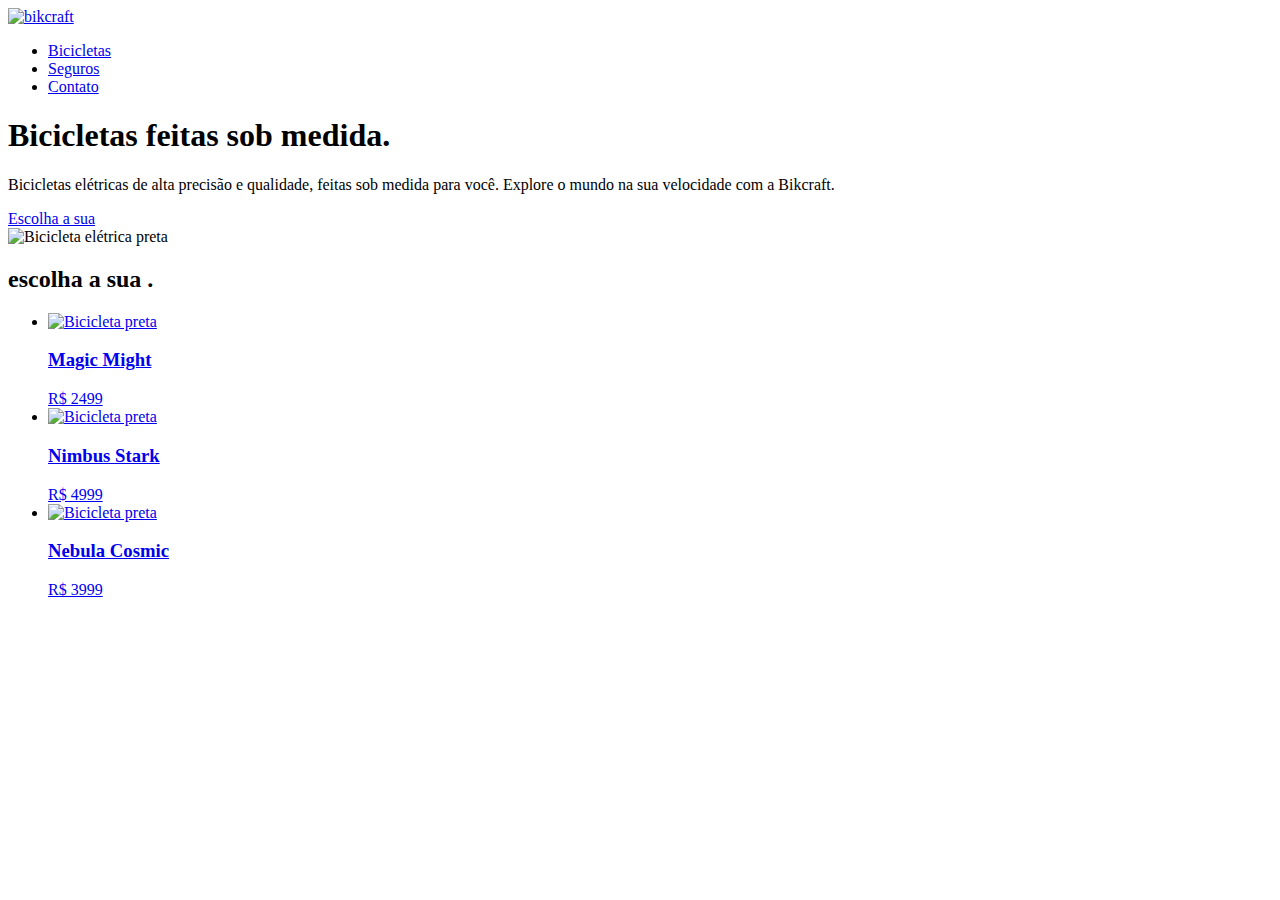
==== index.html @ 474ad0cf "Update index.html" ====
<!DOCTYPE html>
<html lang="en">
  <head>
    <meta charset="UTF-8" />
    <meta
      name="description"
      content="Bicicletas elétricas de alta precisão e qualidade,  feitas sob medida para o cliente. Explore o mundo na sua velocidade com a Bikcraft."
    />
    <meta name="viewport" content="width=device-width, initial-scale=1.0" />
    <link rel="stylesheet" href=".css/style.css" />
    <link rel="preconnect" href="https://fonts.googleapis.com" />
    <link rel="preconnect" href="https://fonts.gstatic.com" crossorigin />
    <link
      href="https://fonts.googleapis.com/css2?family=Poppins:wght@400;600&family=Roboto:wght@400;500&display=swap"
      rel="stylesheet"
    />
    <title>Bikcraft - Bicicletas Elétricas</title>
  </head>
  <body>
    <header class="header-bg">
      <div class="header">
        <a href=".index.html"><img src=".img/bikcraft.svg" alt="bikcraft" /></a>

        <nav aria-label="primaria">
          <ul class="header-menu font-1-m cor-0">
            <li><a href=".bicicletas.html">Bicicletas</a></li>
            <li><a href=".seguros.html">Seguros</a></li>
            <li><a href=".contato.html">Contato</a></li>
          </ul>
        </nav>
      </div>
    </header>

    <main class="introducao-bg">
      <div class="introducao">
        <div class="introducao-conteudo">
          <h1 class="font-1-xxl cor-0">Bicicletas feitas sob medida<span>.</span></h1>
          <p class="font-2-l cor-5">
            Bicicletas elétricas de alta precisão e qualidade, feitas sob medida
            para você. Explore o mundo na sua velocidade com a Bikcraft.
          </p>
          <a class="botao" href="/bicicletas.html">Escolha a sua</a>
        </div>
        <div>
          <img src=".img/fotos/introducao.jpg" alt="Bicicleta elétrica preta" />
        </div>
      </div>
    </main>

    <article class="bicicletas-lista">
      <h2 class="font-1-xxl">escolha a sua <span class="cor-p1">.</span></h2>


      <ul>
        <li>
          <a href="/bicicletas.html">
            <img src=".img/bicicletas/magic-home.jpg" alt="Bicicleta preta">
            <h3 class="font-1-xl">Magic Might</h3>
            <span class="font-2-m cor-8">R$ 2499</span>
          </a>
        </li>

        <li>
          <a href=".bicicletas.html">
            <img src=".img/bicicletas/nimbus-home.jpg" alt="Bicicleta preta">
            <h3 class="font-1-xl">Nimbus Stark</h3>
            <span class="font-2-m cor-8">R$ 4999</span>
          </a>
        </li>

        <li>
          <a href=".bicicletas.html">
            <img src=".img/bicicletas/nebula-home.jpg" alt="Bicicleta preta">
            <h3 class="font-1-xl">Nebula Cosmic</h3>
            <span class="font-2-m cor-8">R$ 3999</span>
          </a>
        </li>
      </ul>
    </article>

    <script src="./js/script.js"></script>
  </body>
</html>
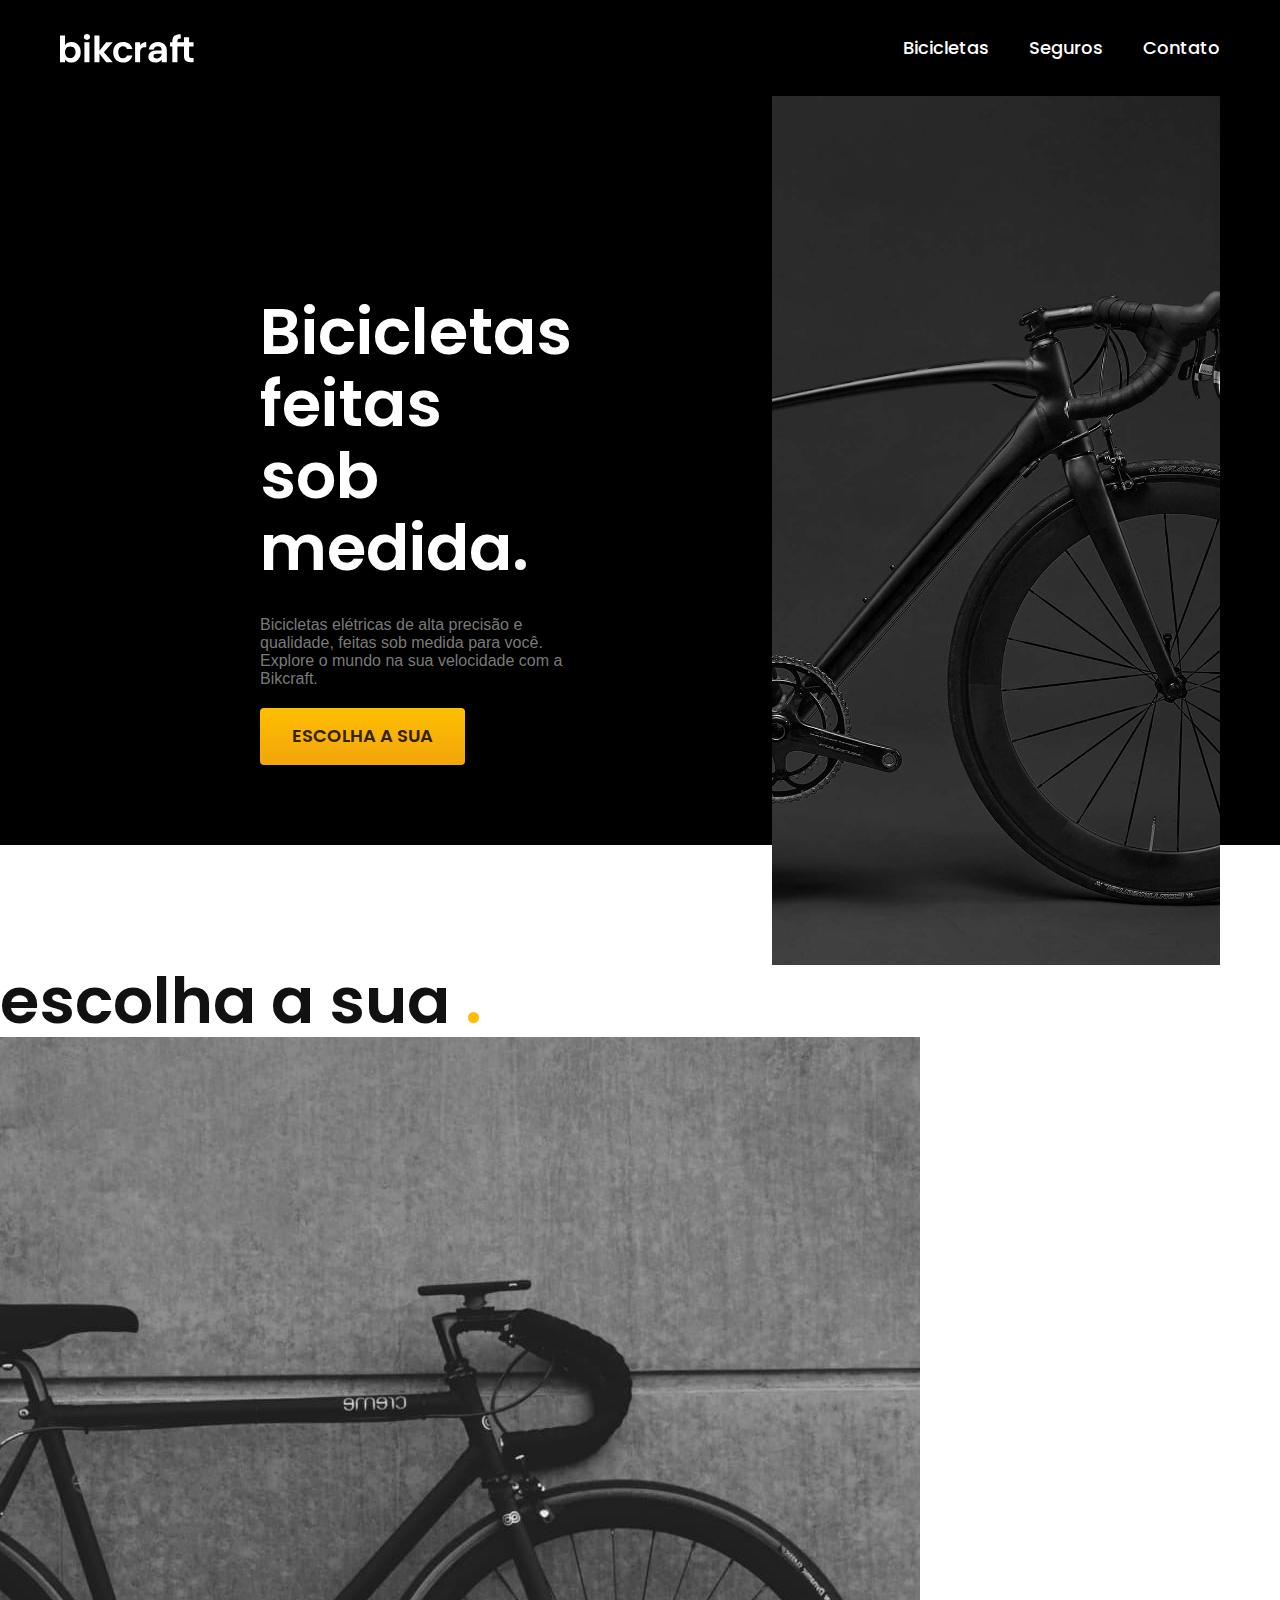
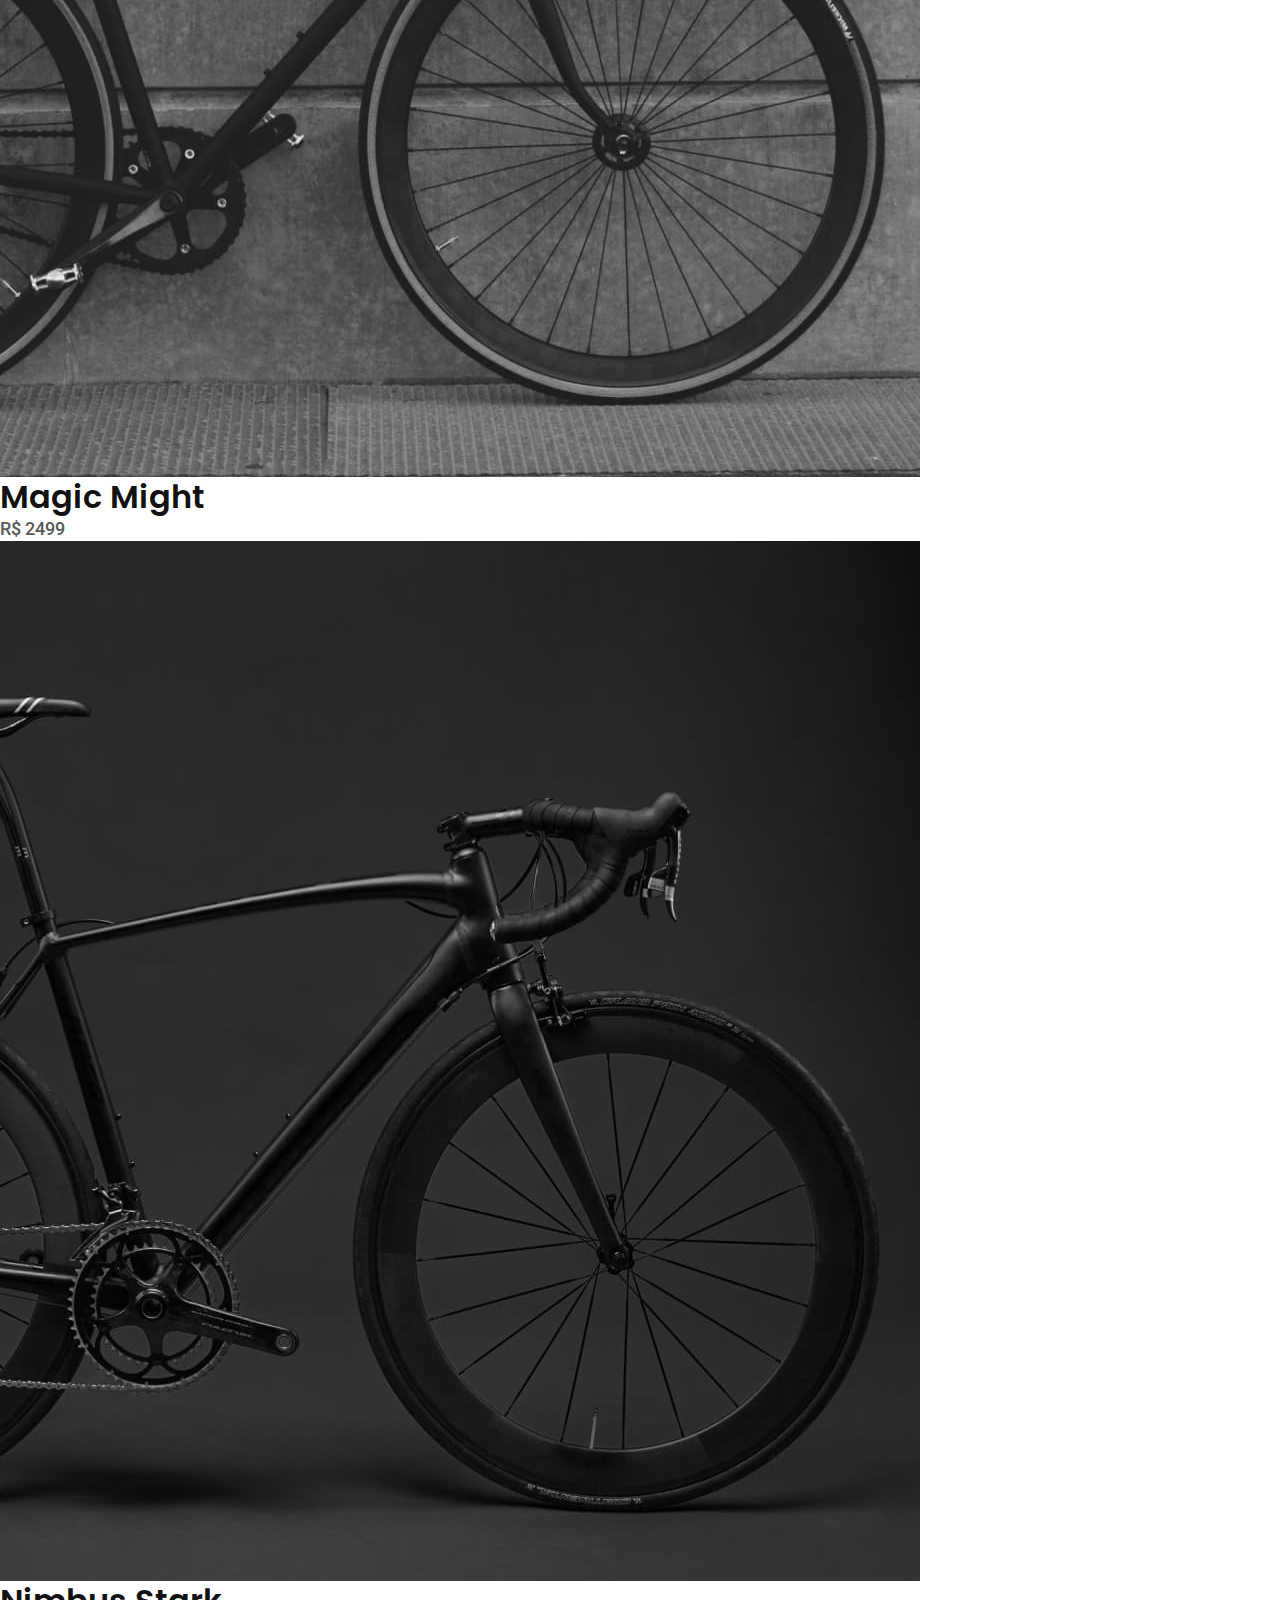
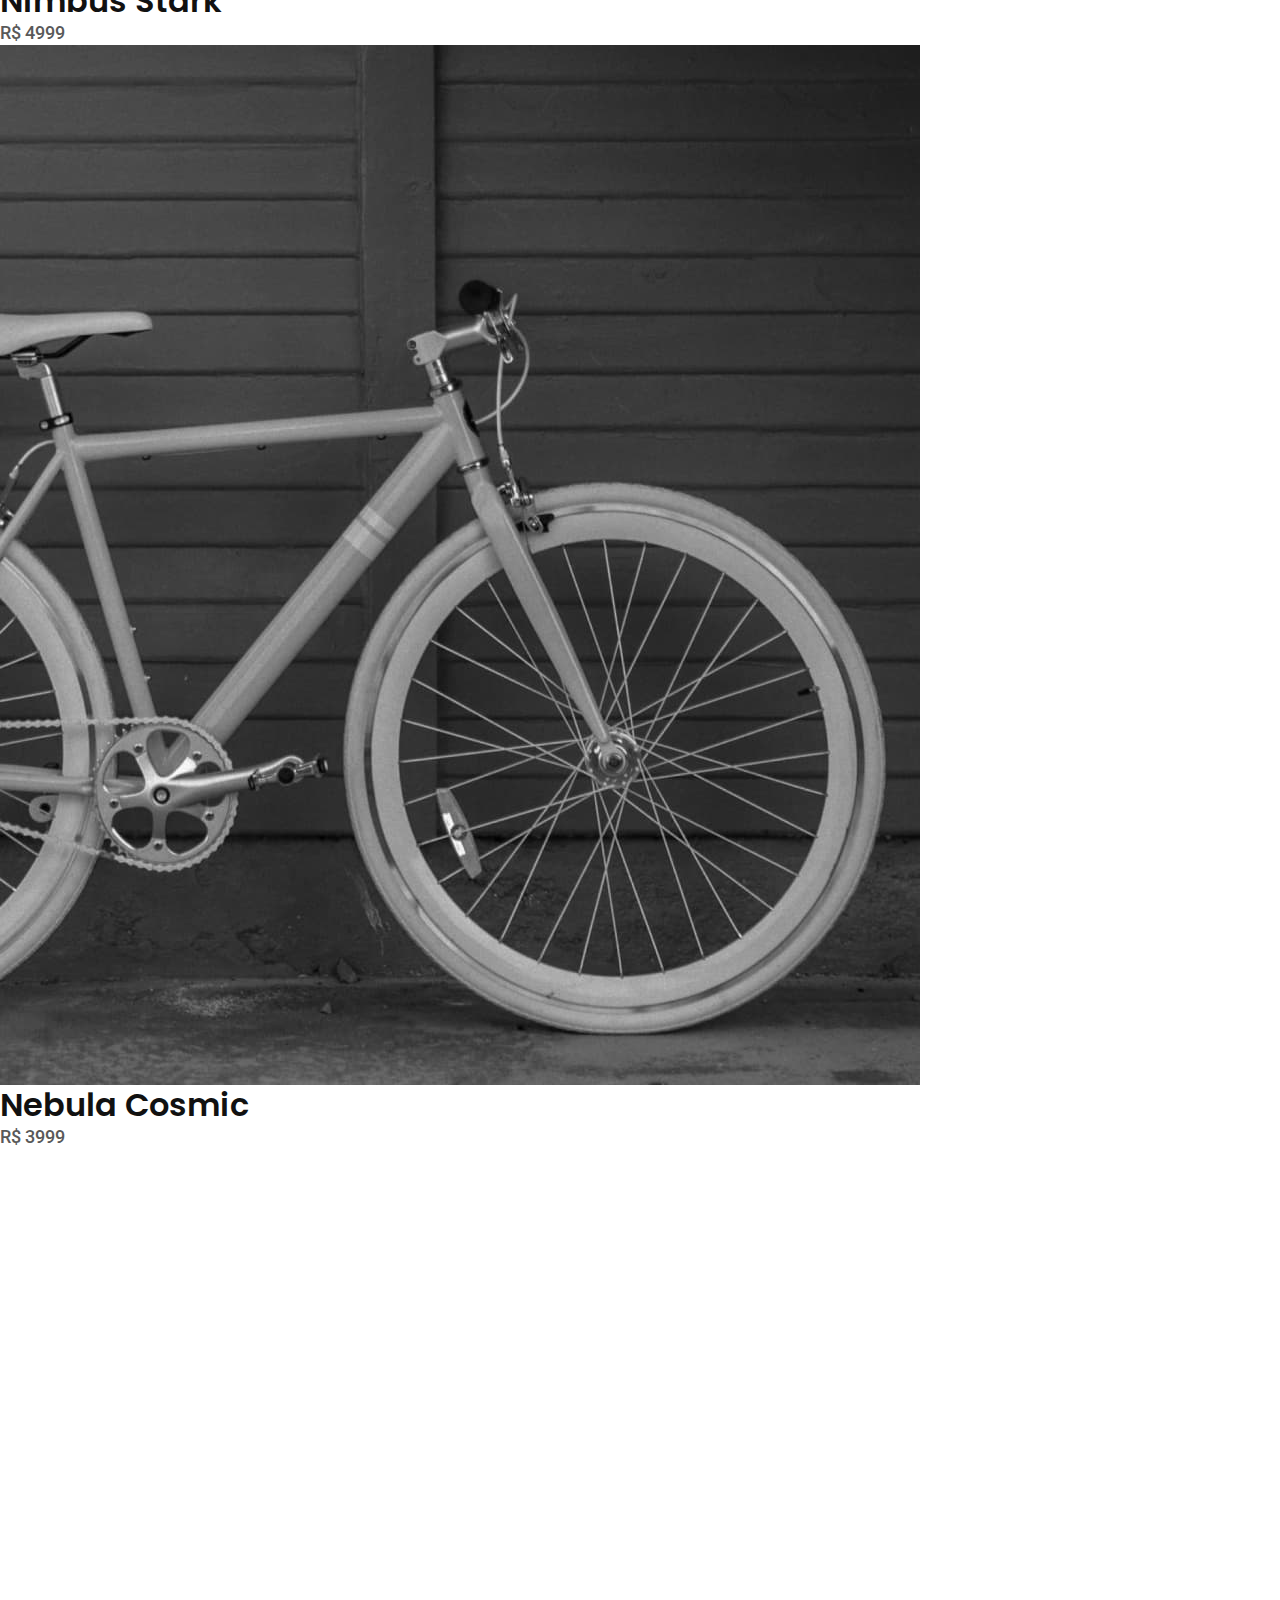
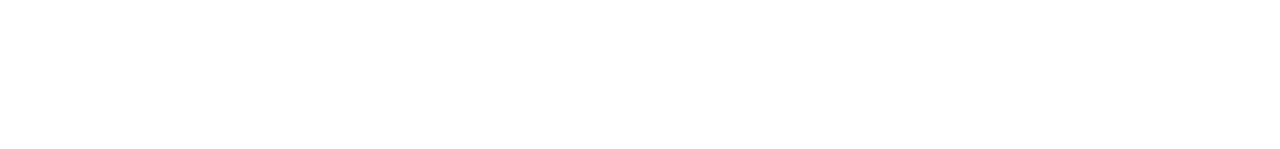
==== commit dc31c985: "correção das imagens e outros link" ====
--- a/index.html
+++ b/index.html
@@ -7,7 +7,7 @@
       content="Bicicletas elétricas de alta precisão e qualidade,  feitas sob medida para o cliente. Explore o mundo na sua velocidade com a Bikcraft."
     />
     <meta name="viewport" content="width=device-width, initial-scale=1.0" />
-    <link rel="stylesheet" href=".css/style.css" />
+    <link rel="stylesheet" href="/css/style.css" />
     <link rel="preconnect" href="https://fonts.googleapis.com" />
     <link rel="preconnect" href="https://fonts.gstatic.com" crossorigin />
     <link
@@ -19,13 +19,13 @@
   <body>
     <header class="header-bg">
       <div class="header">
-        <a href=".index.html"><img src=".img/bikcraft.svg" alt="bikcraft" /></a>
+        <a href="index.html"><img src="./img/bikcraft.svg" alt="bikcraft" /></a>
 
         <nav aria-label="primaria">
           <ul class="header-menu font-1-m cor-0">
-            <li><a href=".bicicletas.html">Bicicletas</a></li>
-            <li><a href=".seguros.html">Seguros</a></li>
-            <li><a href=".contato.html">Contato</a></li>
+            <li><a href="./bicicletas.html">Bicicletas</a></li>
+            <li><a href="./seguros.html">Seguros</a></li>
+            <li><a href="./contato.html">Contato</a></li>
           </ul>
         </nav>
       </div>
@@ -39,10 +39,10 @@
             Bicicletas elétricas de alta precisão e qualidade, feitas sob medida
             para você. Explore o mundo na sua velocidade com a Bikcraft.
           </p>
-          <a class="botao" href="/bicicletas.html">Escolha a sua</a>
+          <a class="botao" href="./img/bicicletas.html">Escolha a sua</a>
         </div>
         <div>
-          <img src=".img/fotos/introducao.jpg" alt="Bicicleta elétrica preta" />
+          <img src="./img/fotos/introducao.jpg" alt="Bicicleta elétrica preta" />
         </div>
       </div>
     </main>
@@ -53,24 +53,24 @@
 
       <ul>
         <li>
-          <a href="/bicicletas.html">
-            <img src=".img/bicicletas/magic-home.jpg" alt="Bicicleta preta">
+          <a href="./bicicletas.html">
+            <img src="./img/bicicletas/magic-home.jpg" alt="Bicicleta preta">
             <h3 class="font-1-xl">Magic Might</h3>
             <span class="font-2-m cor-8">R$ 2499</span>
           </a>
         </li>
 
         <li>
-          <a href=".bicicletas.html">
-            <img src=".img/bicicletas/nimbus-home.jpg" alt="Bicicleta preta">
+          <a href="bicicletas.html">
+            <img src="./img/bicicletas/nimbus-home.jpg" alt="Bicicleta preta">
             <h3 class="font-1-xl">Nimbus Stark</h3>
             <span class="font-2-m cor-8">R$ 4999</span>
           </a>
         </li>
 
         <li>
-          <a href=".bicicletas.html">
-            <img src=".img/bicicletas/nebula-home.jpg" alt="Bicicleta preta">
+          <a href="bicicletas.html">
+            <img src="./img/bicicletas/nebula-home.jpg" alt="Bicicleta preta">
             <h3 class="font-1-xl">Nebula Cosmic</h3>
             <span class="font-2-m cor-8">R$ 3999</span>
           </a>
--- a/css/style.css
+++ b/css/style.css
@@ -0,0 +1,12 @@
+/* global */
+@import './global/global.css';
+/* header */
+@import './global/header.css';
+
+/*introducao*/
+@import './introducao/introducao.css';
+/* componentes */
+@import './utilidades/componetes.css';
+@import './utilidades/tipografia.css';
+@import './utilidades/cores.css';
+@import './bicicletas/bicicletas-lista.css';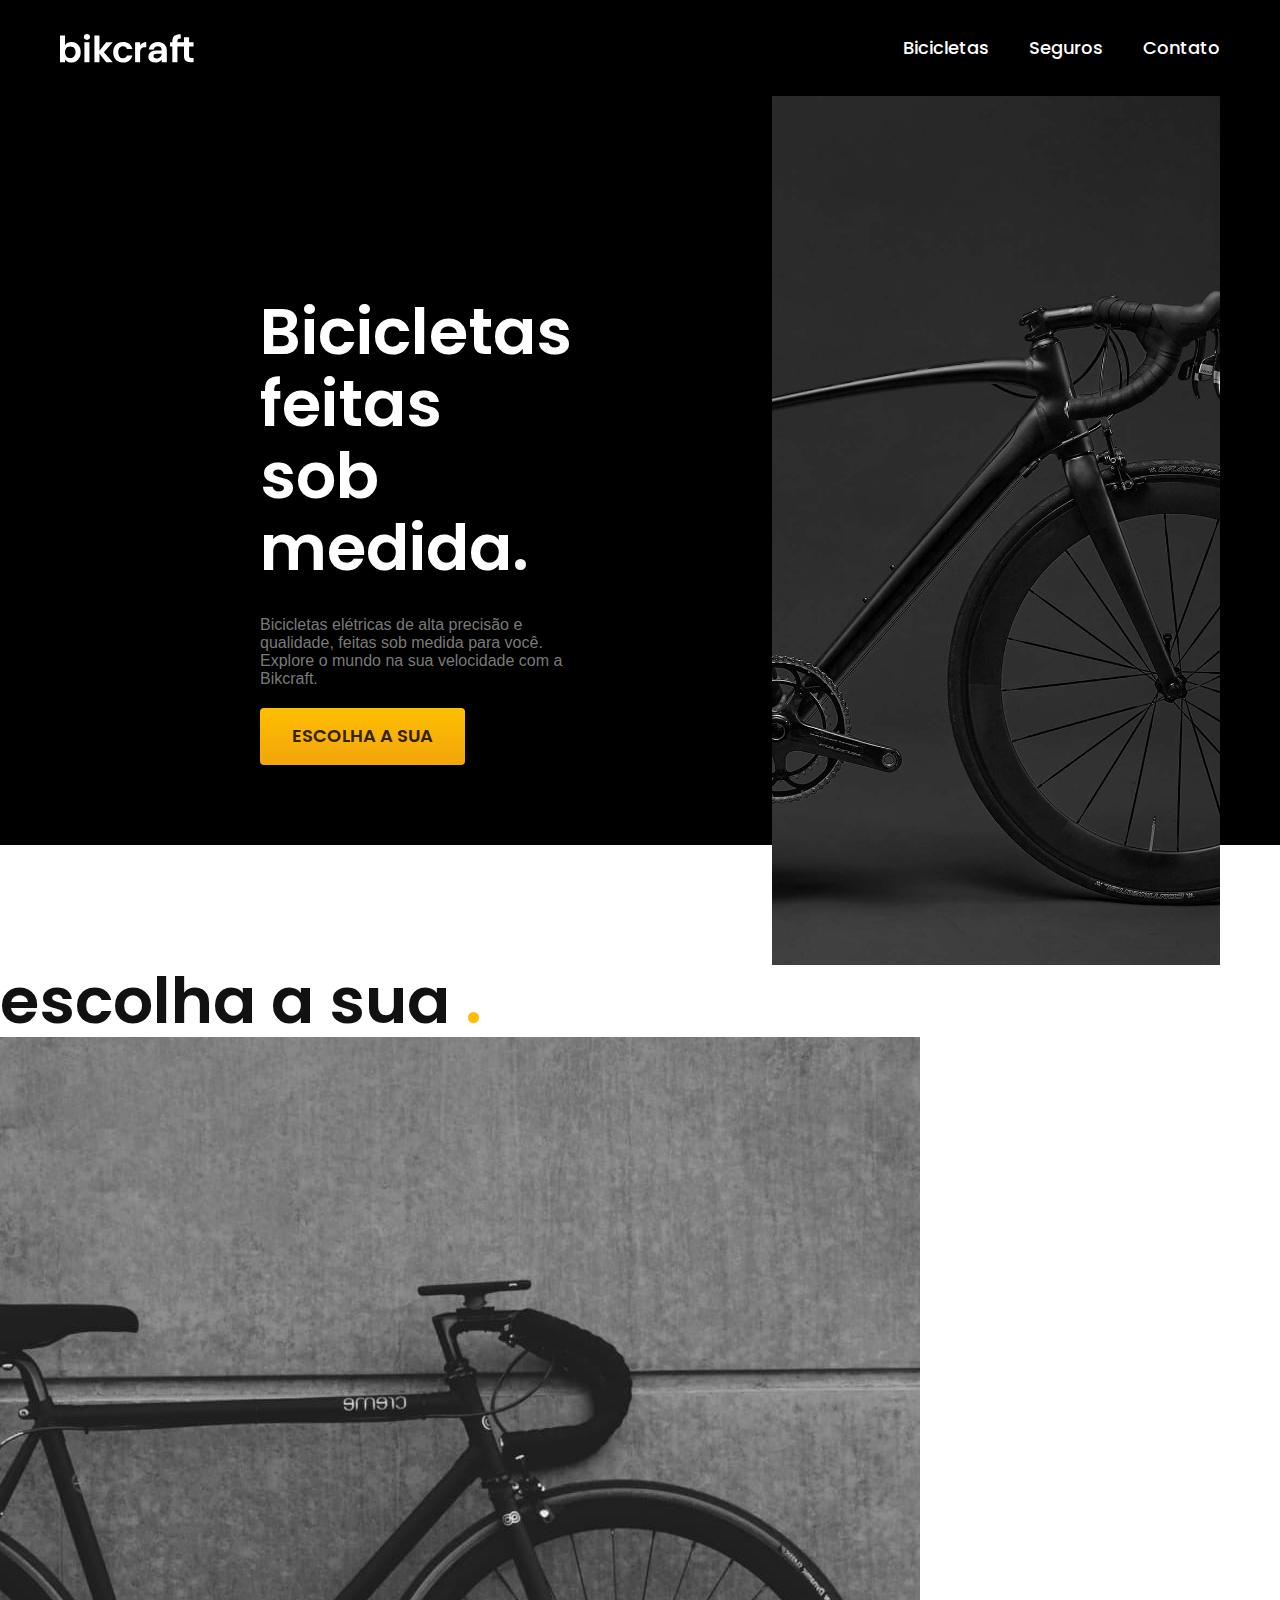
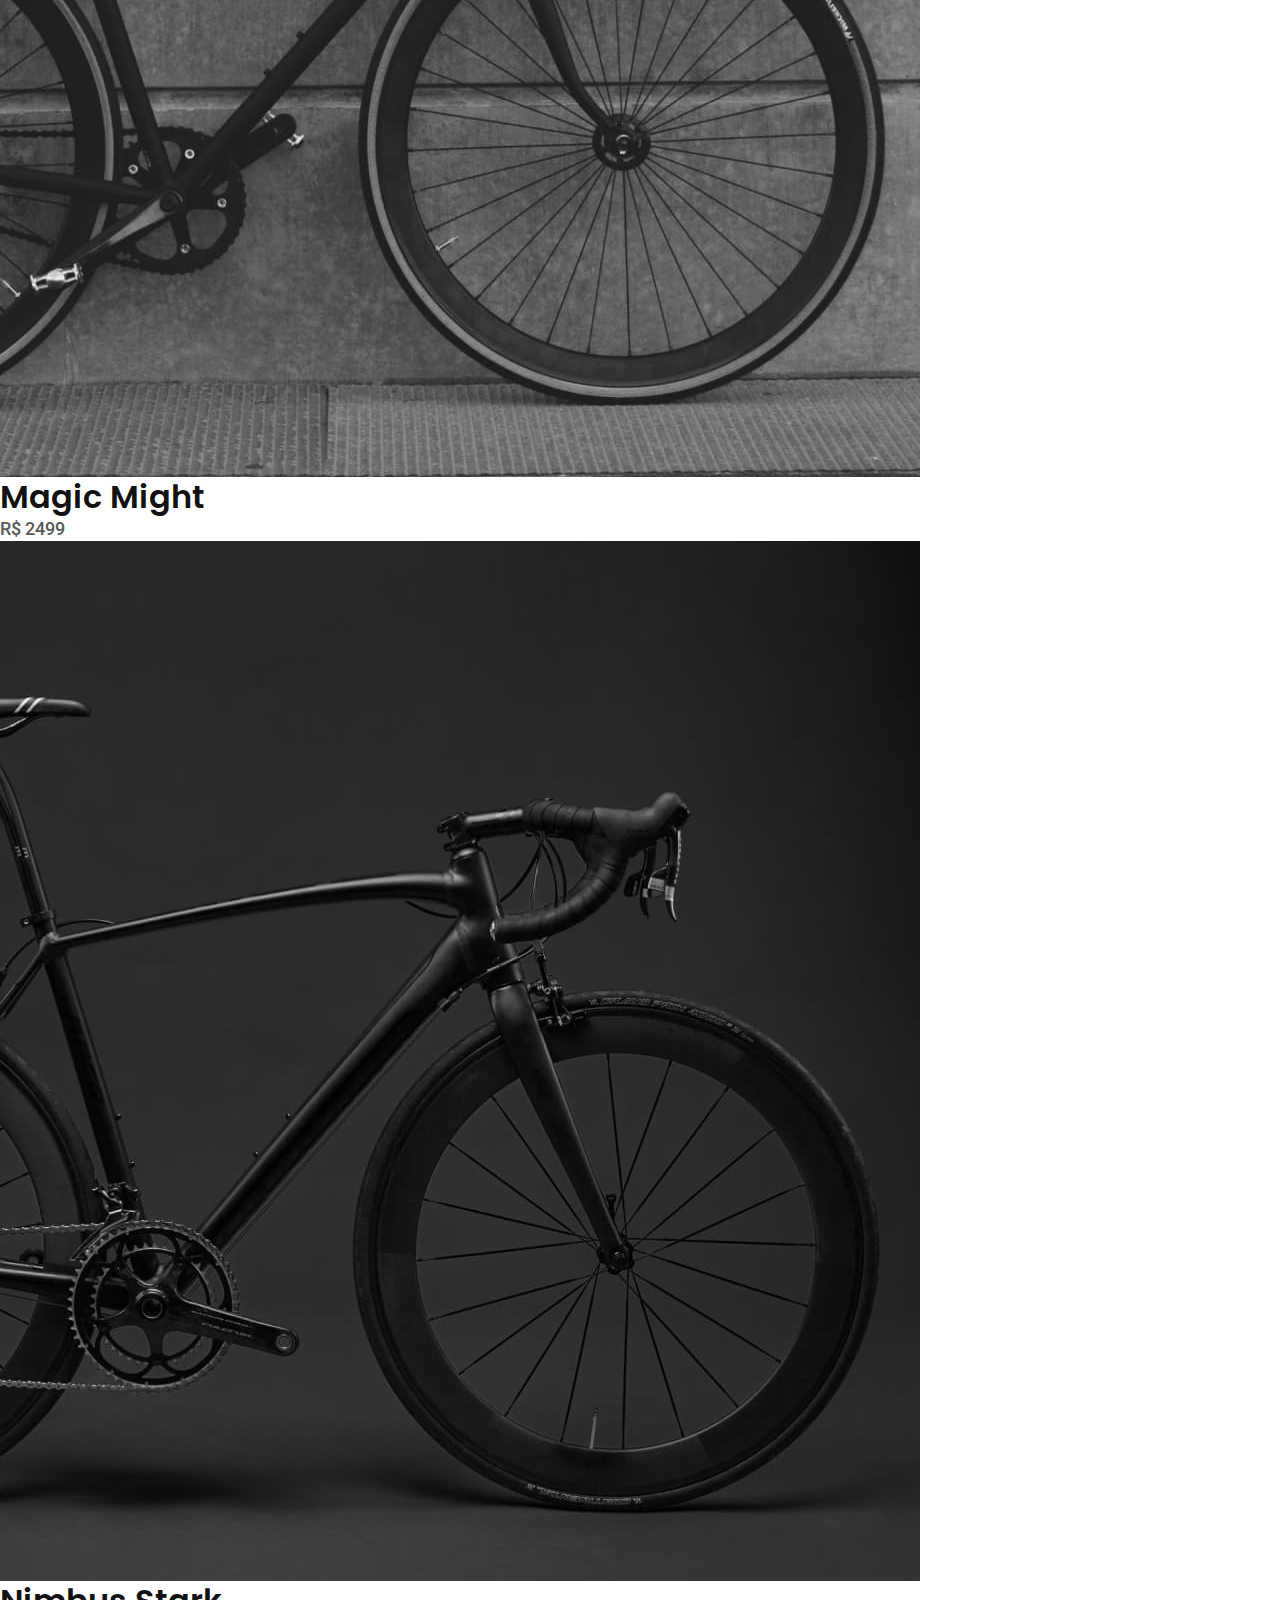
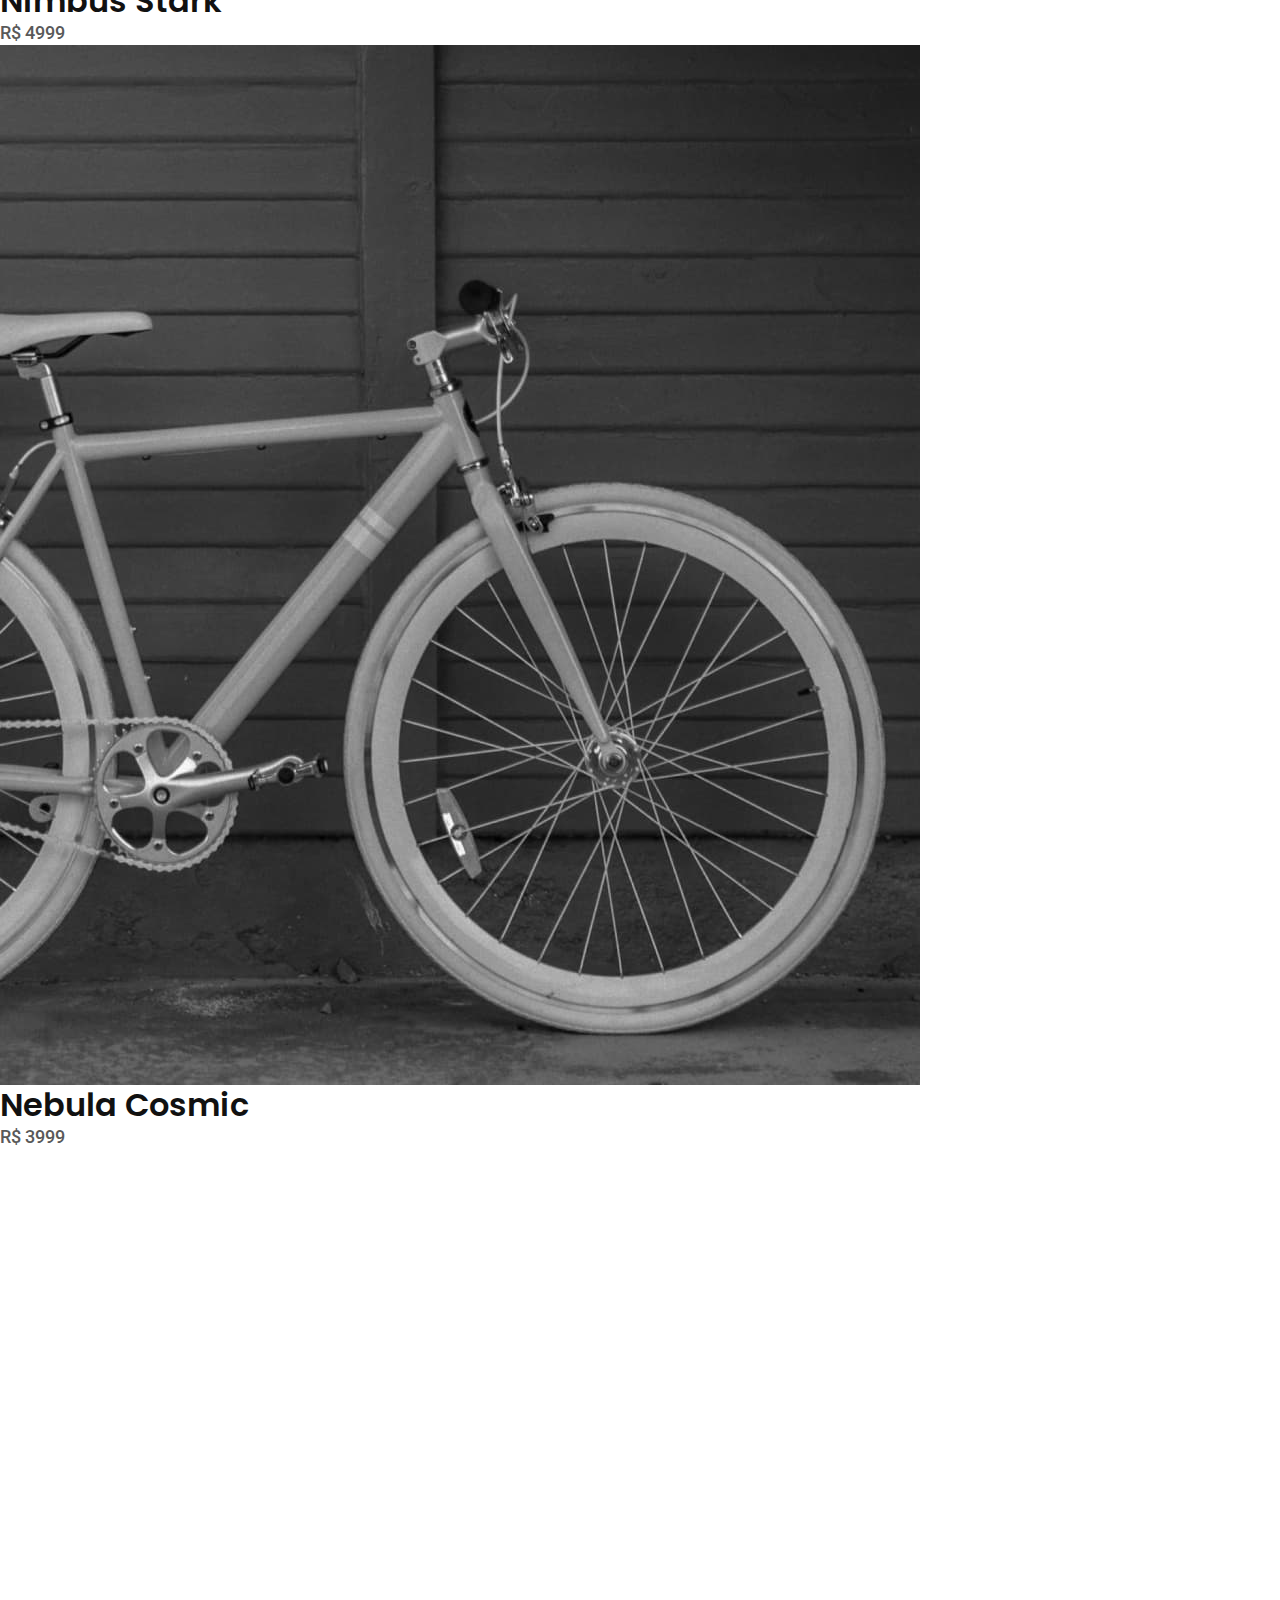
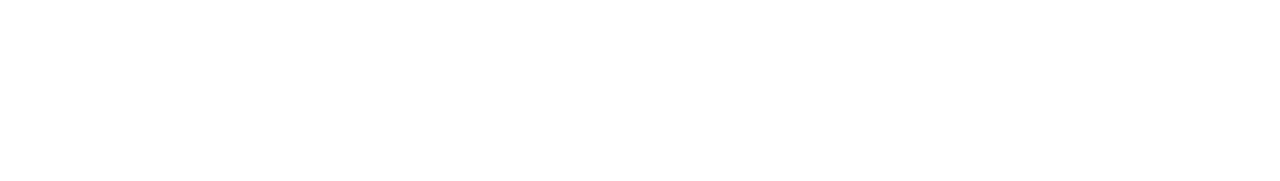
==== commit 43a35886: "correção das imagens e outros link" ====
--- a/index.html
+++ b/index.html
@@ -78,6 +78,8 @@
       </ul>
     </article>
 
+    <img src="./img/bikcraft.svg" alt="">
+
     <script src="./js/script.js"></script>
   </body>
 </html>
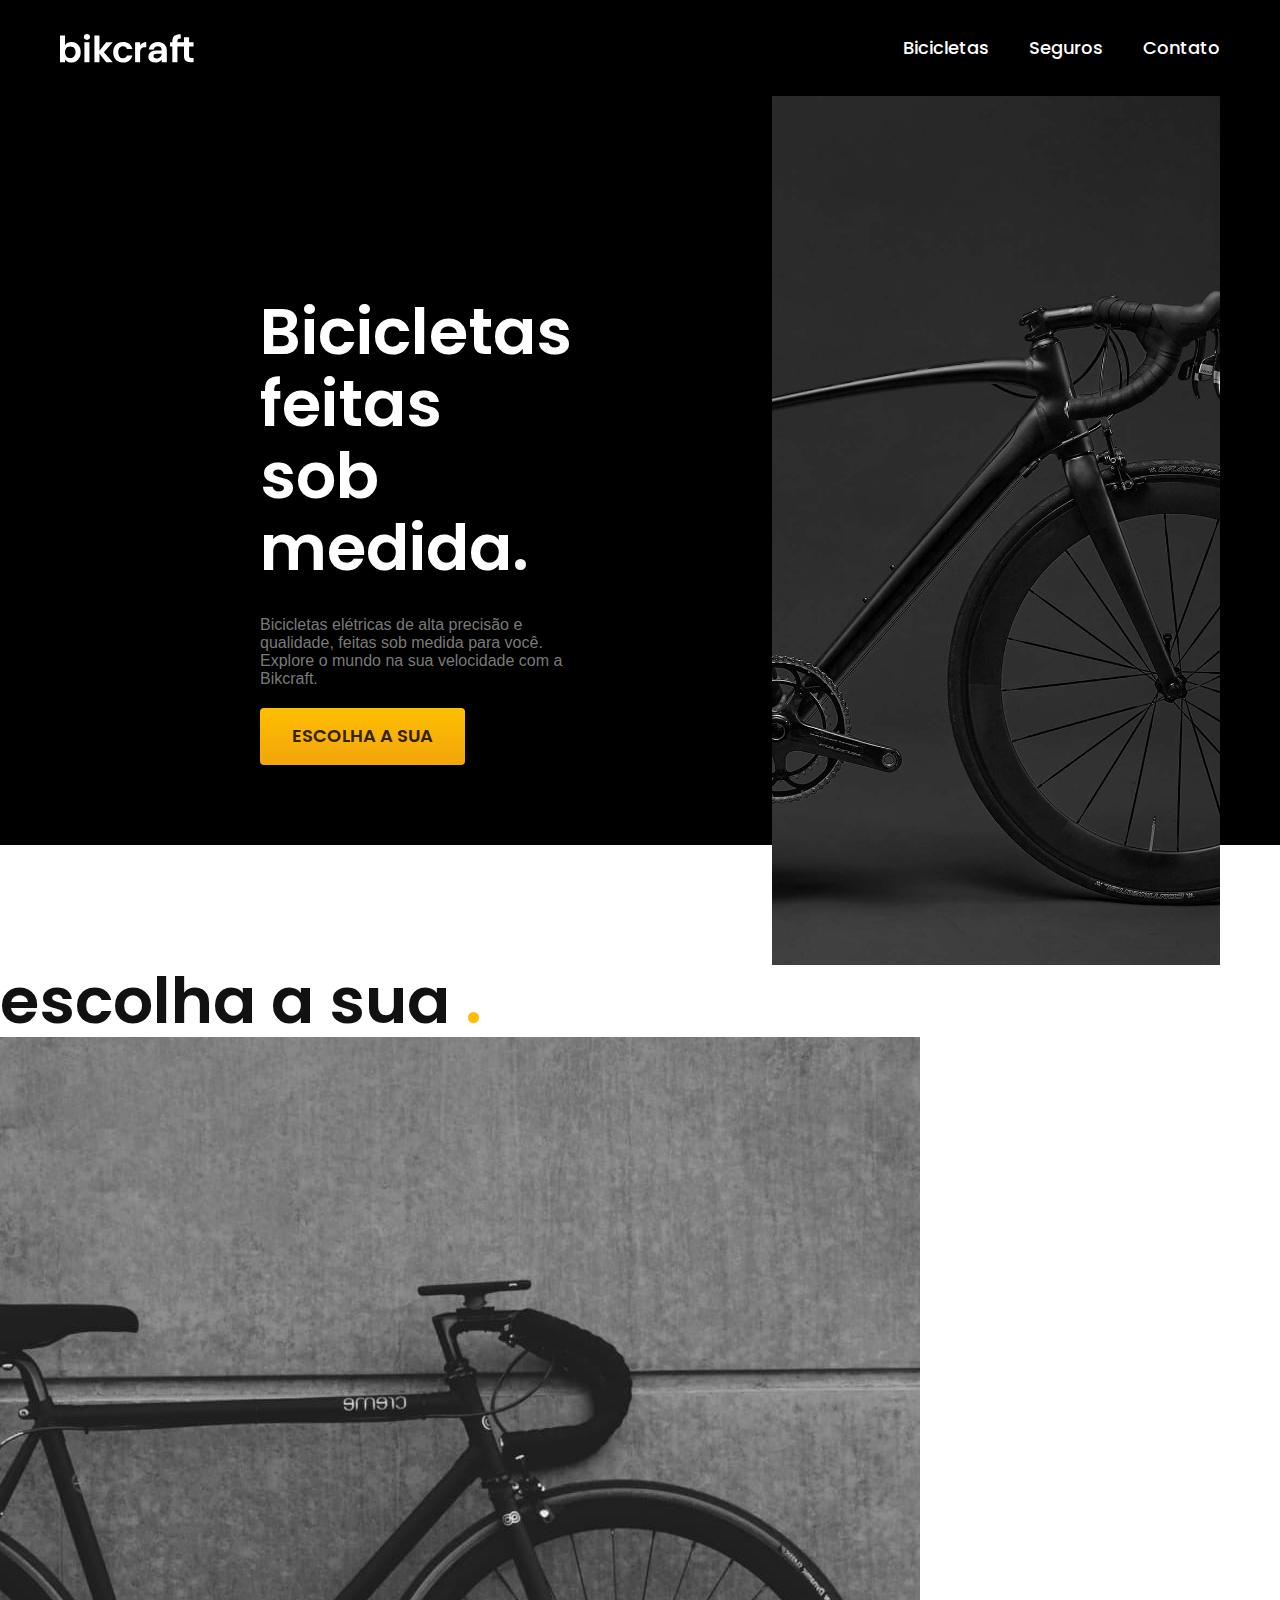
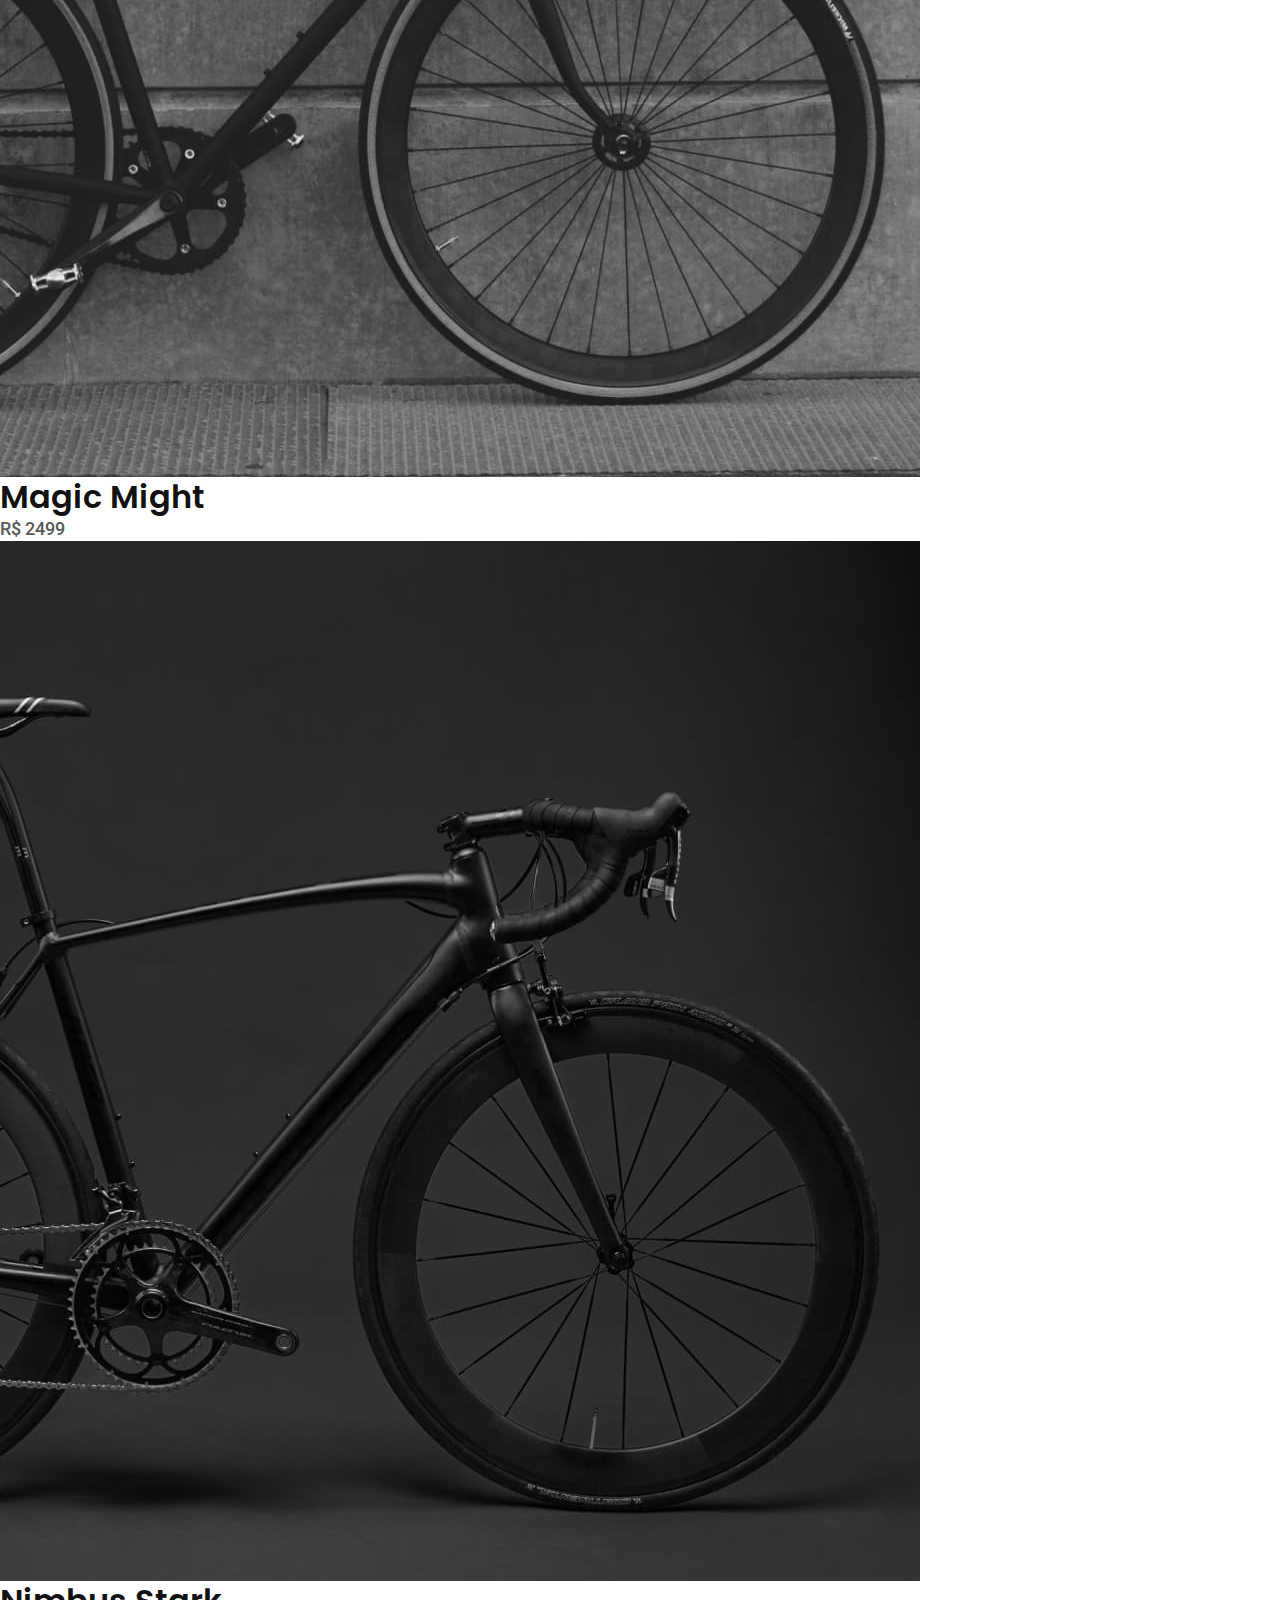
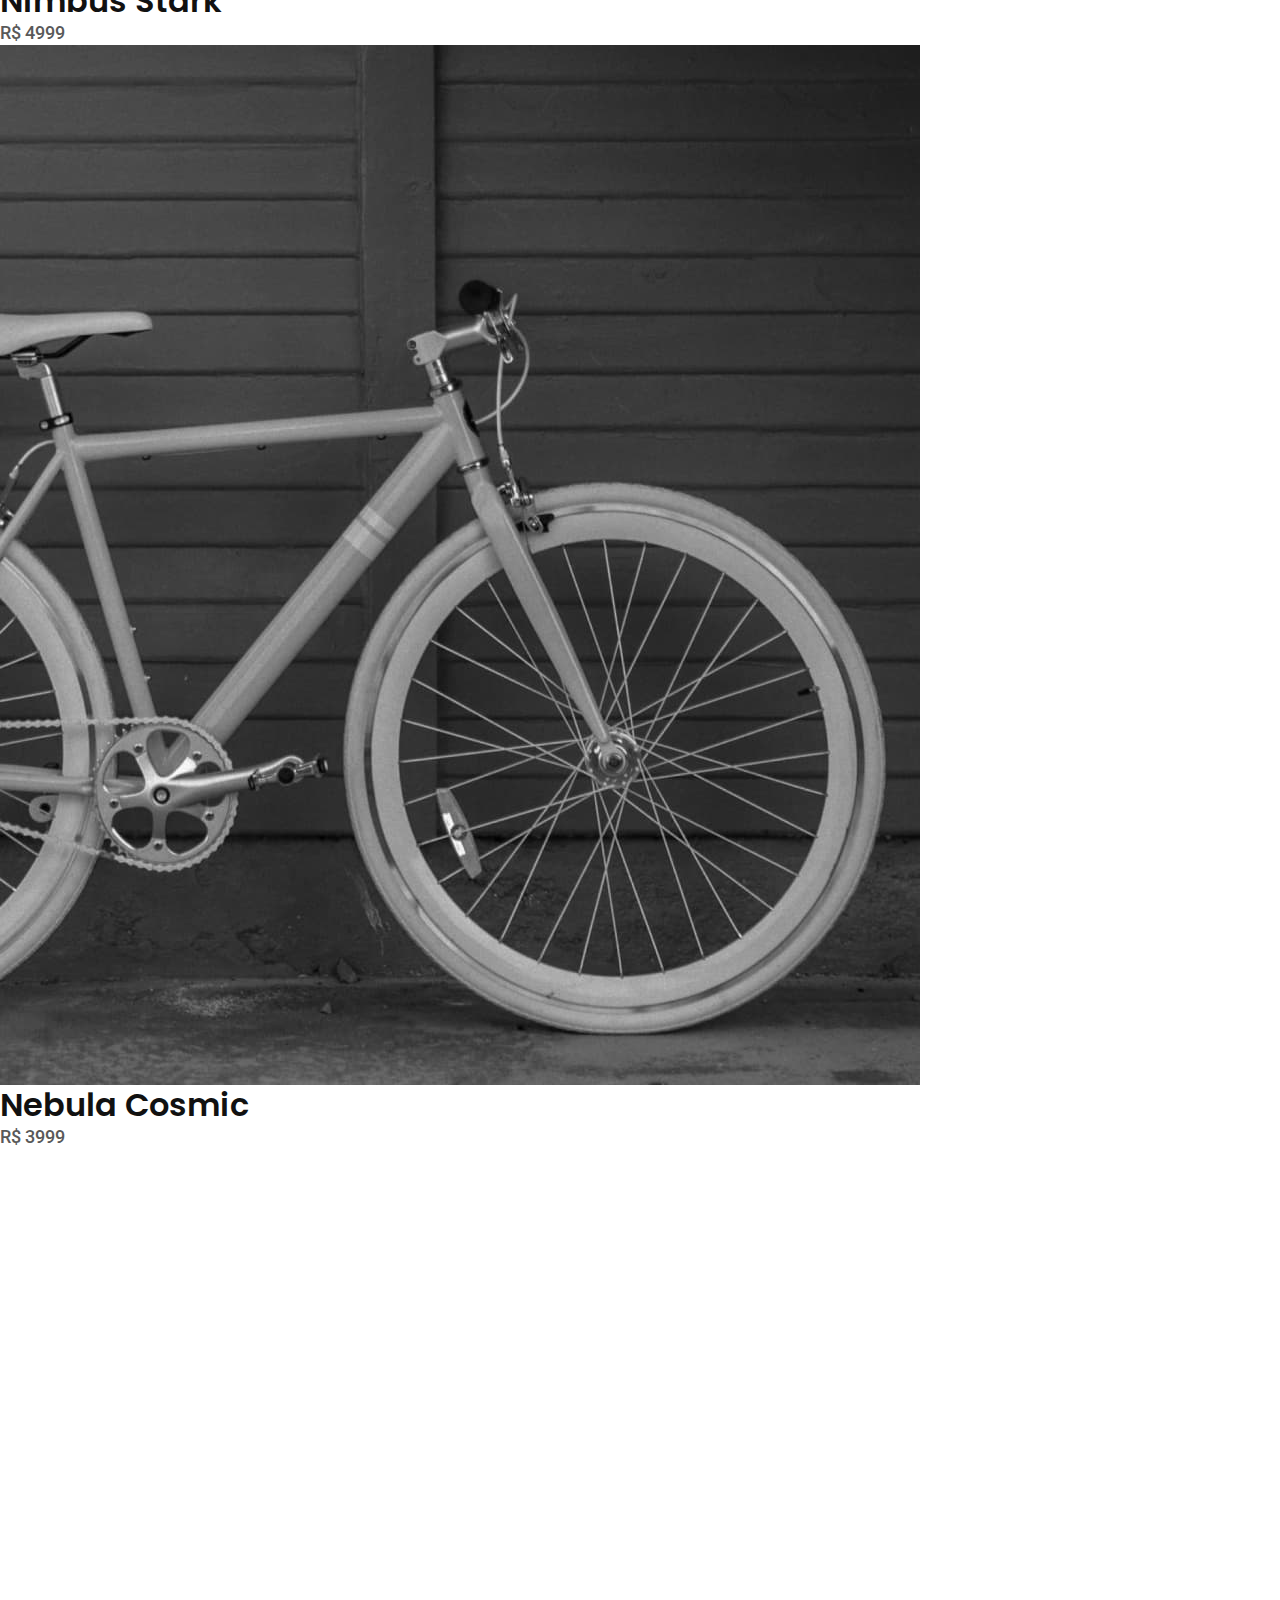
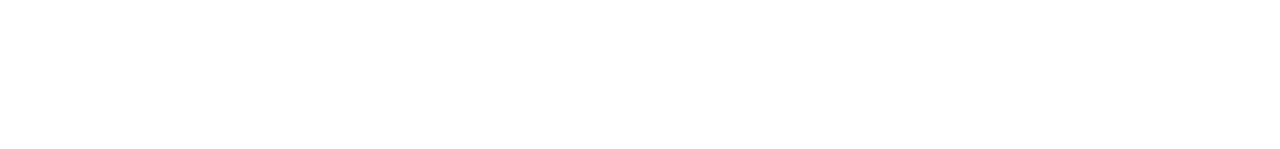
==== commit b18123d1: "agora vai" ====
--- a/index.html
+++ b/index.html
@@ -78,7 +78,7 @@
       </ul>
     </article>
 
-    <img src="./img/bikcraft.svg" alt="">
+   
 
     <script src="./js/script.js"></script>
   </body>
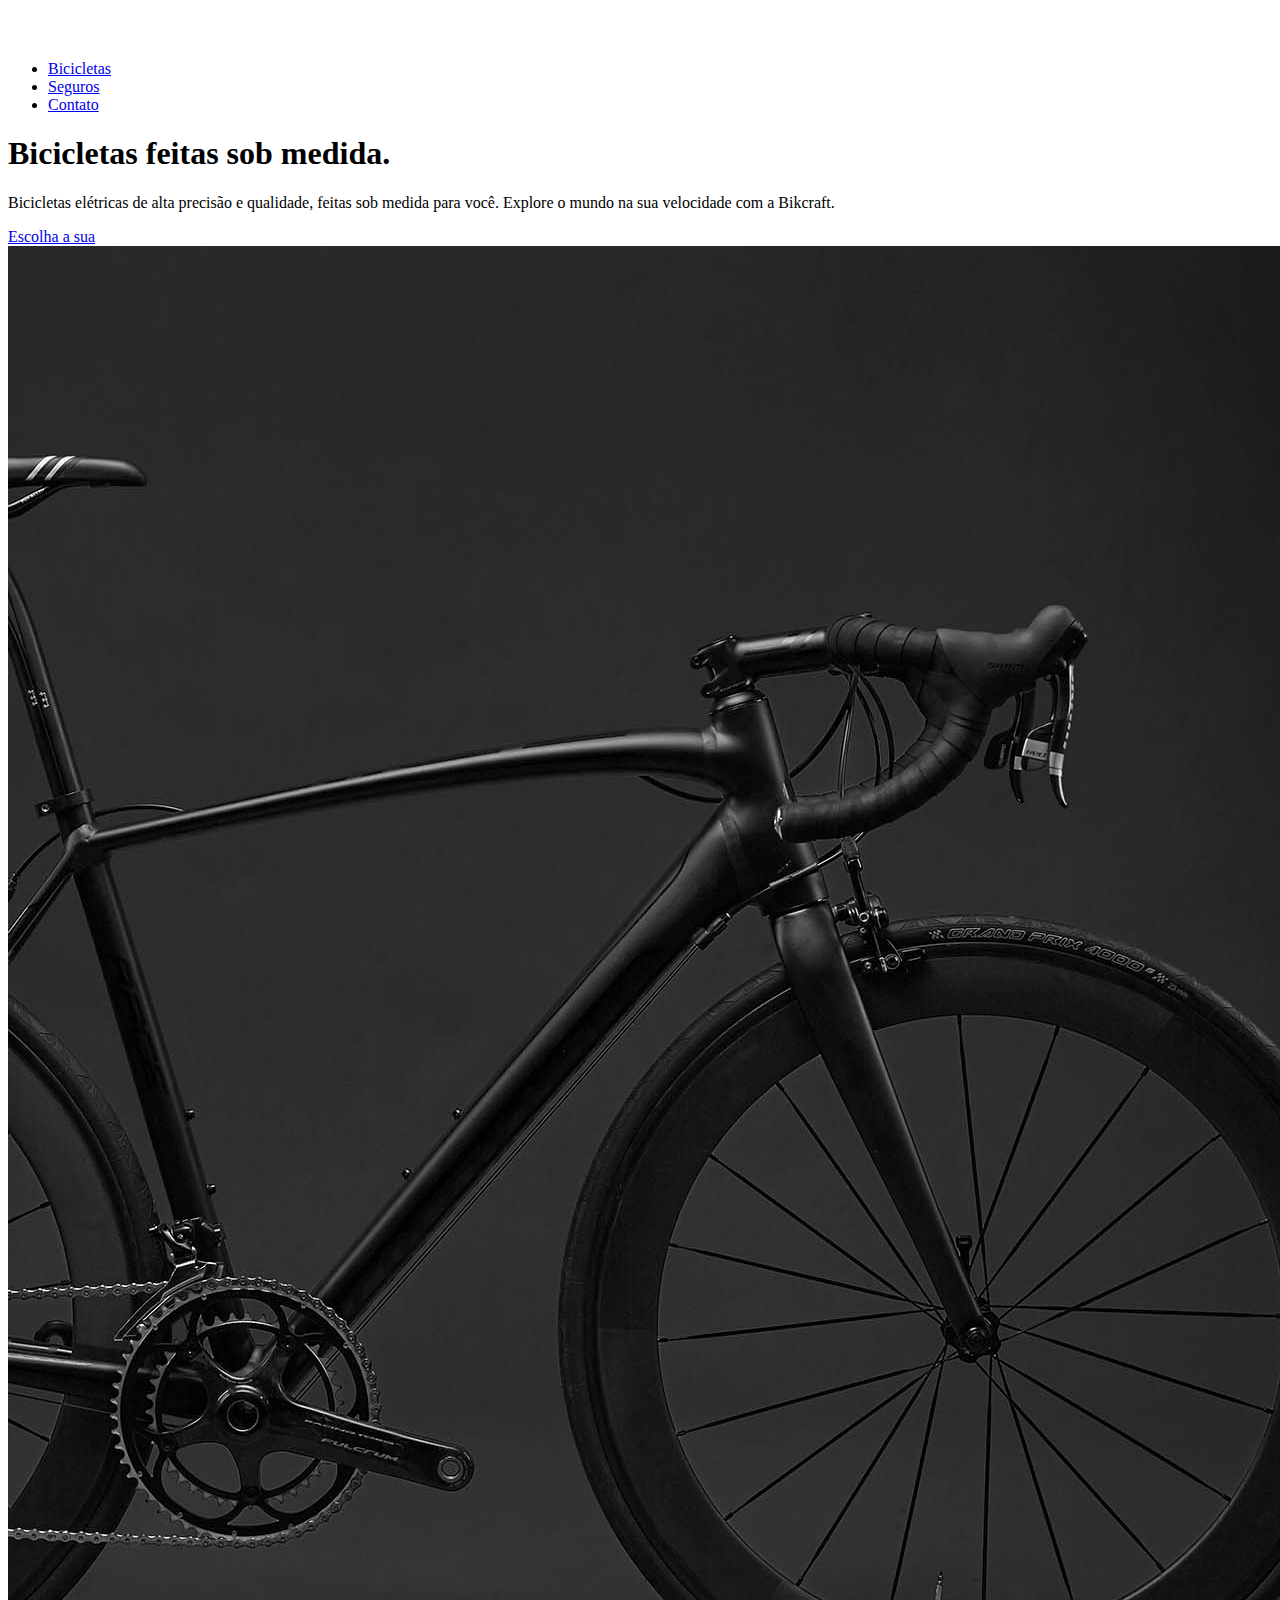
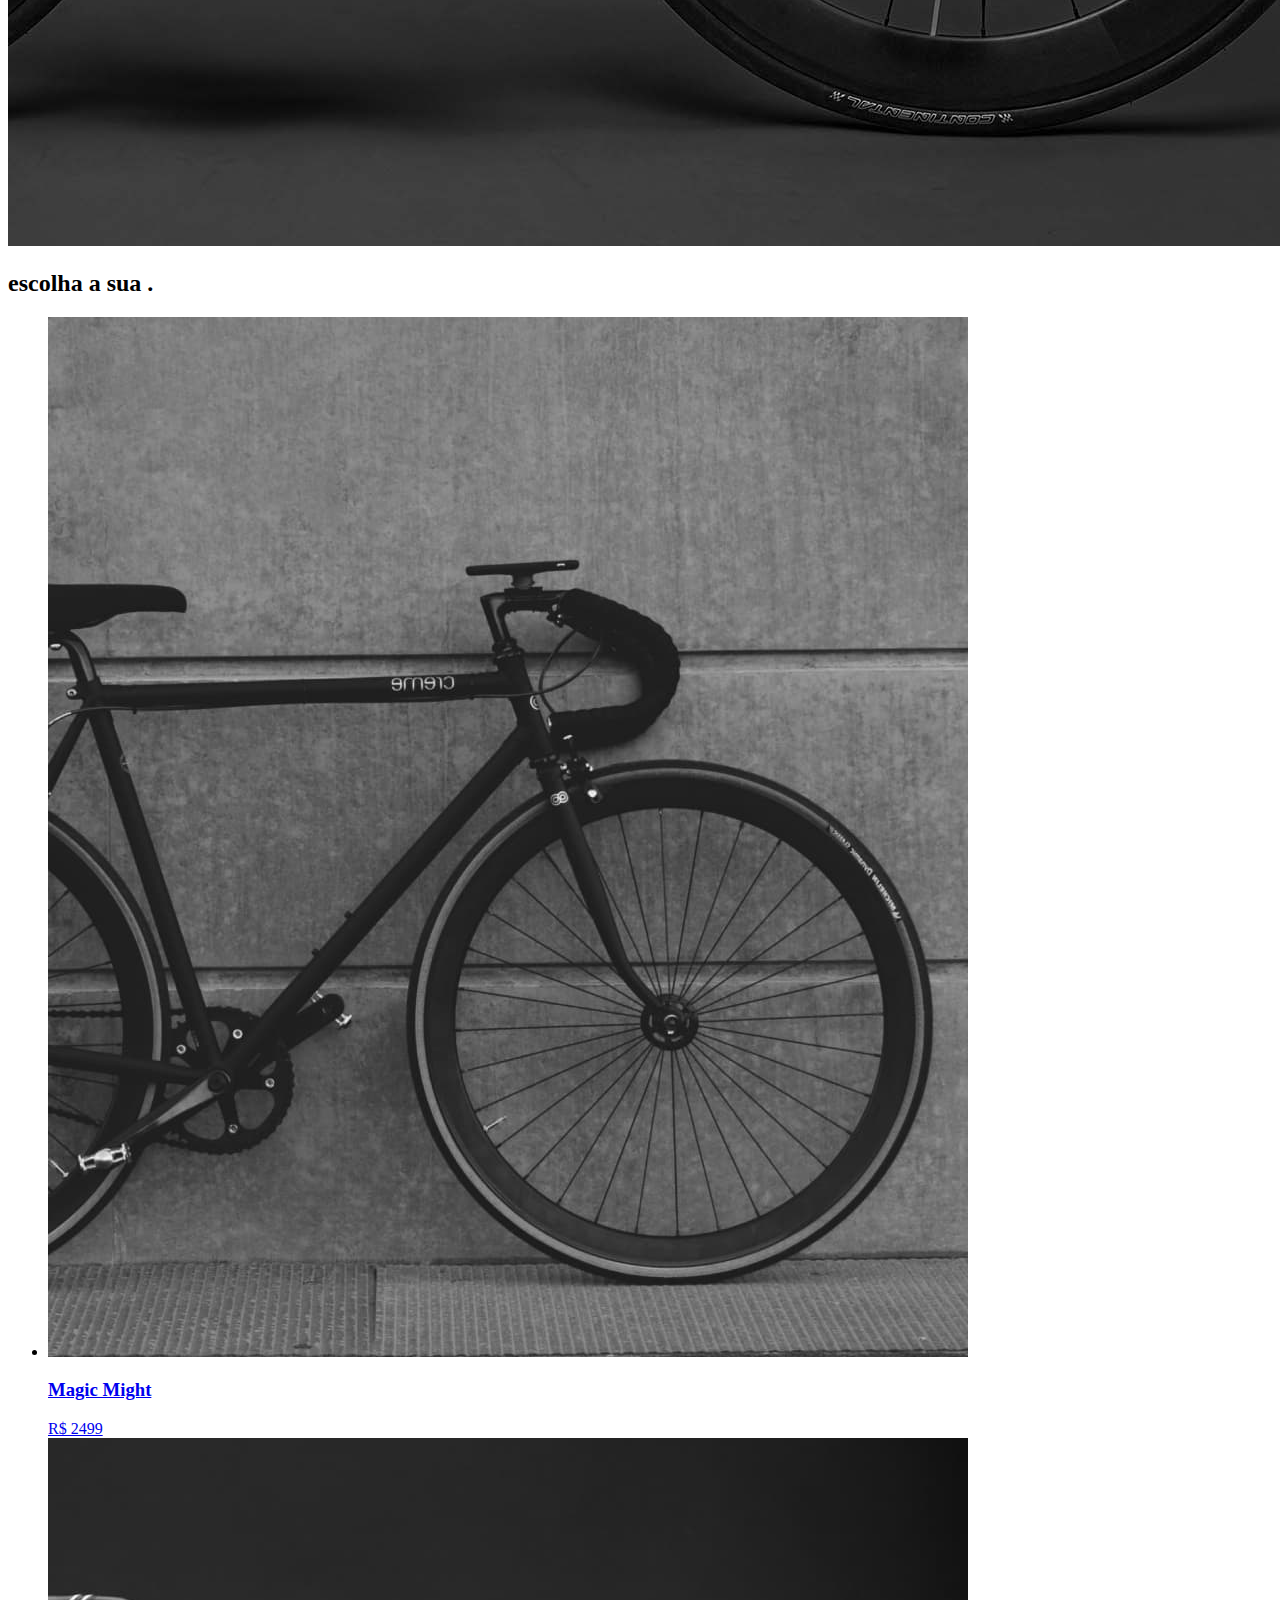
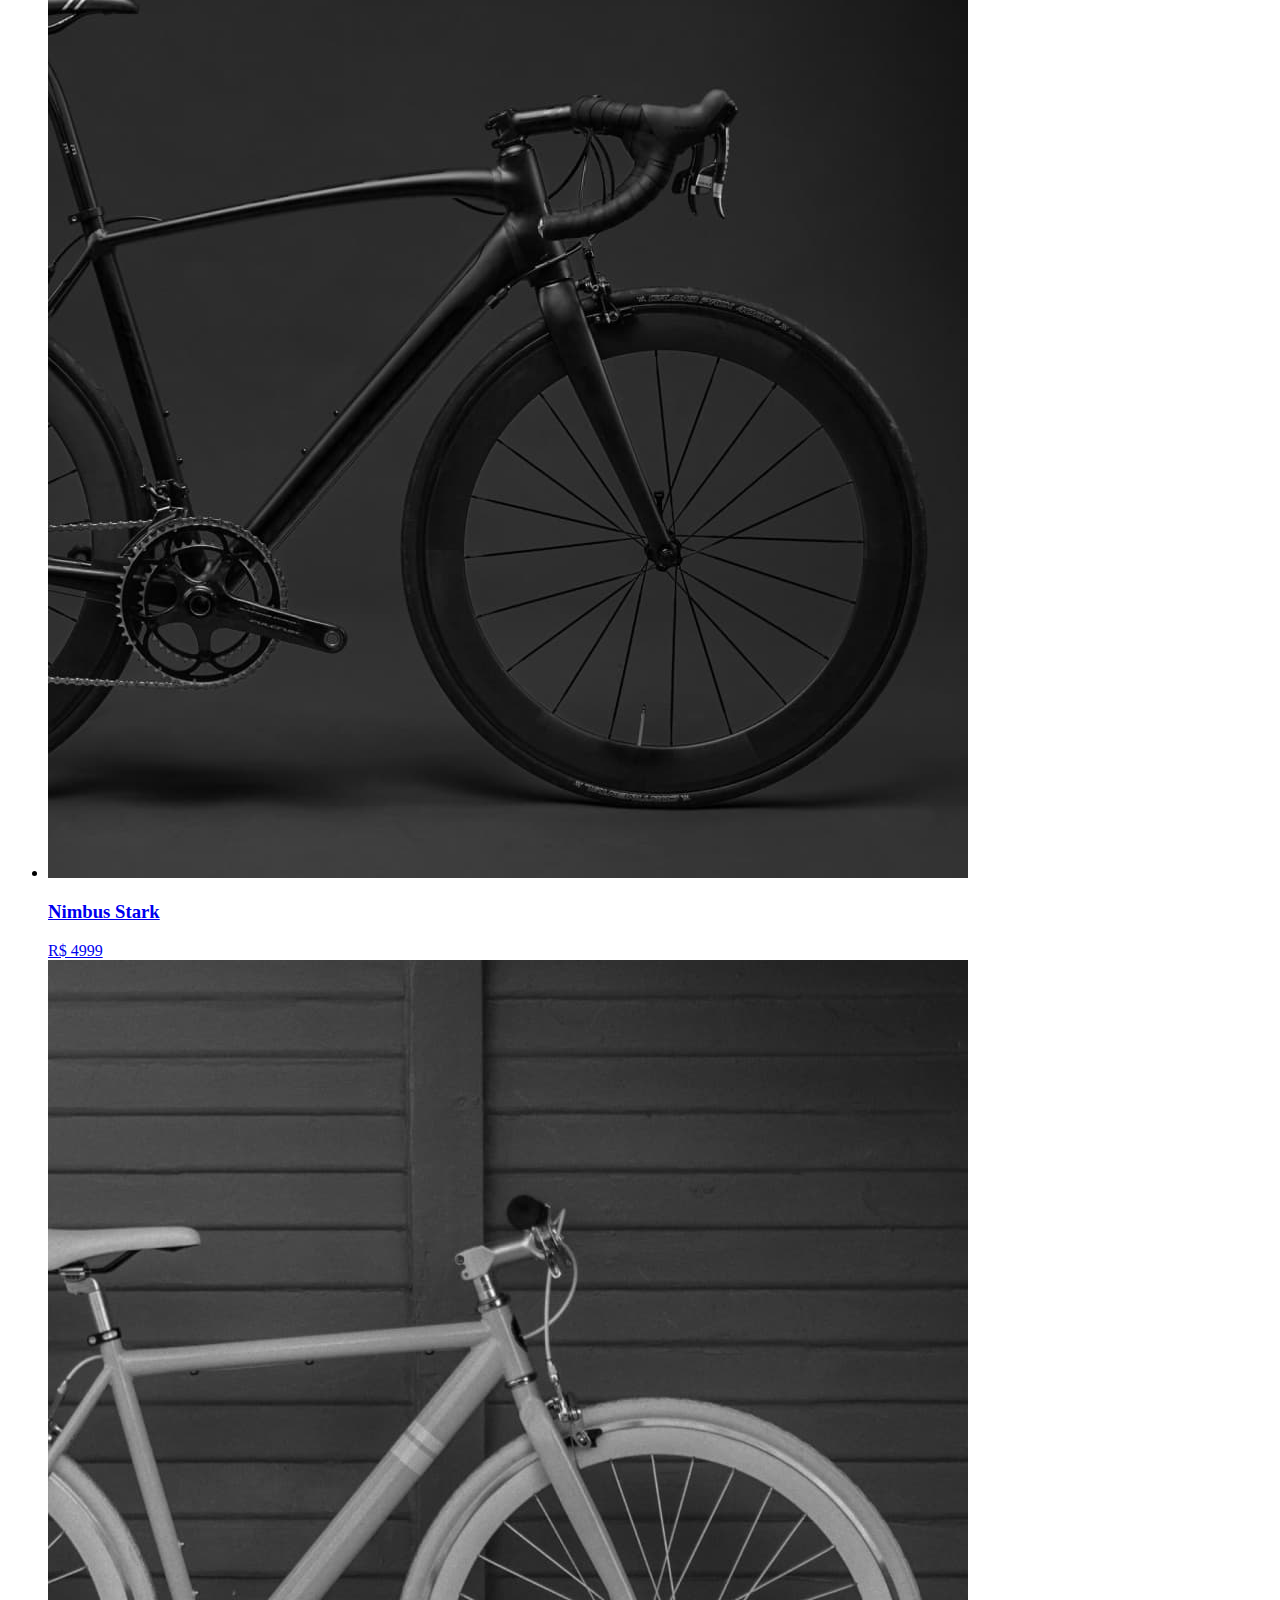
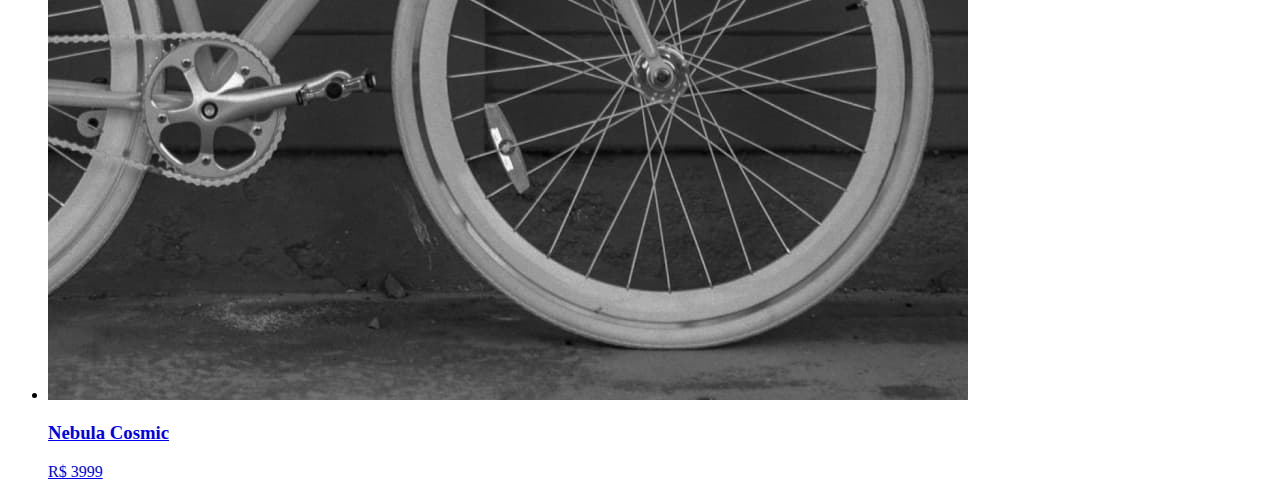
==== commit 49cfadc3: "correcao e alteracao de entradas" ====
--- a/index.html
+++ b/index.html
@@ -7,7 +7,7 @@
       content="Bicicletas elétricas de alta precisão e qualidade,  feitas sob medida para o cliente. Explore o mundo na sua velocidade com a Bikcraft."
     />
     <meta name="viewport" content="width=device-width, initial-scale=1.0" />
-    <link rel="stylesheet" href="/css/style.css" />
+    <link rel="stylesheet" href="style.css" />
     <link rel="preconnect" href="https://fonts.googleapis.com" />
     <link rel="preconnect" href="https://fonts.gstatic.com" crossorigin />
     <link
@@ -39,7 +39,7 @@
             Bicicletas elétricas de alta precisão e qualidade, feitas sob medida
             para você. Explore o mundo na sua velocidade com a Bikcraft.
           </p>
-          <a class="botao" href="./img/bicicletas.html">Escolha a sua</a>
+          <a class="botao" href="./bicicletas.html">Escolha a sua</a>
         </div>
         <div>
           <img src="./img/fotos/introducao.jpg" alt="Bicicleta elétrica preta" />
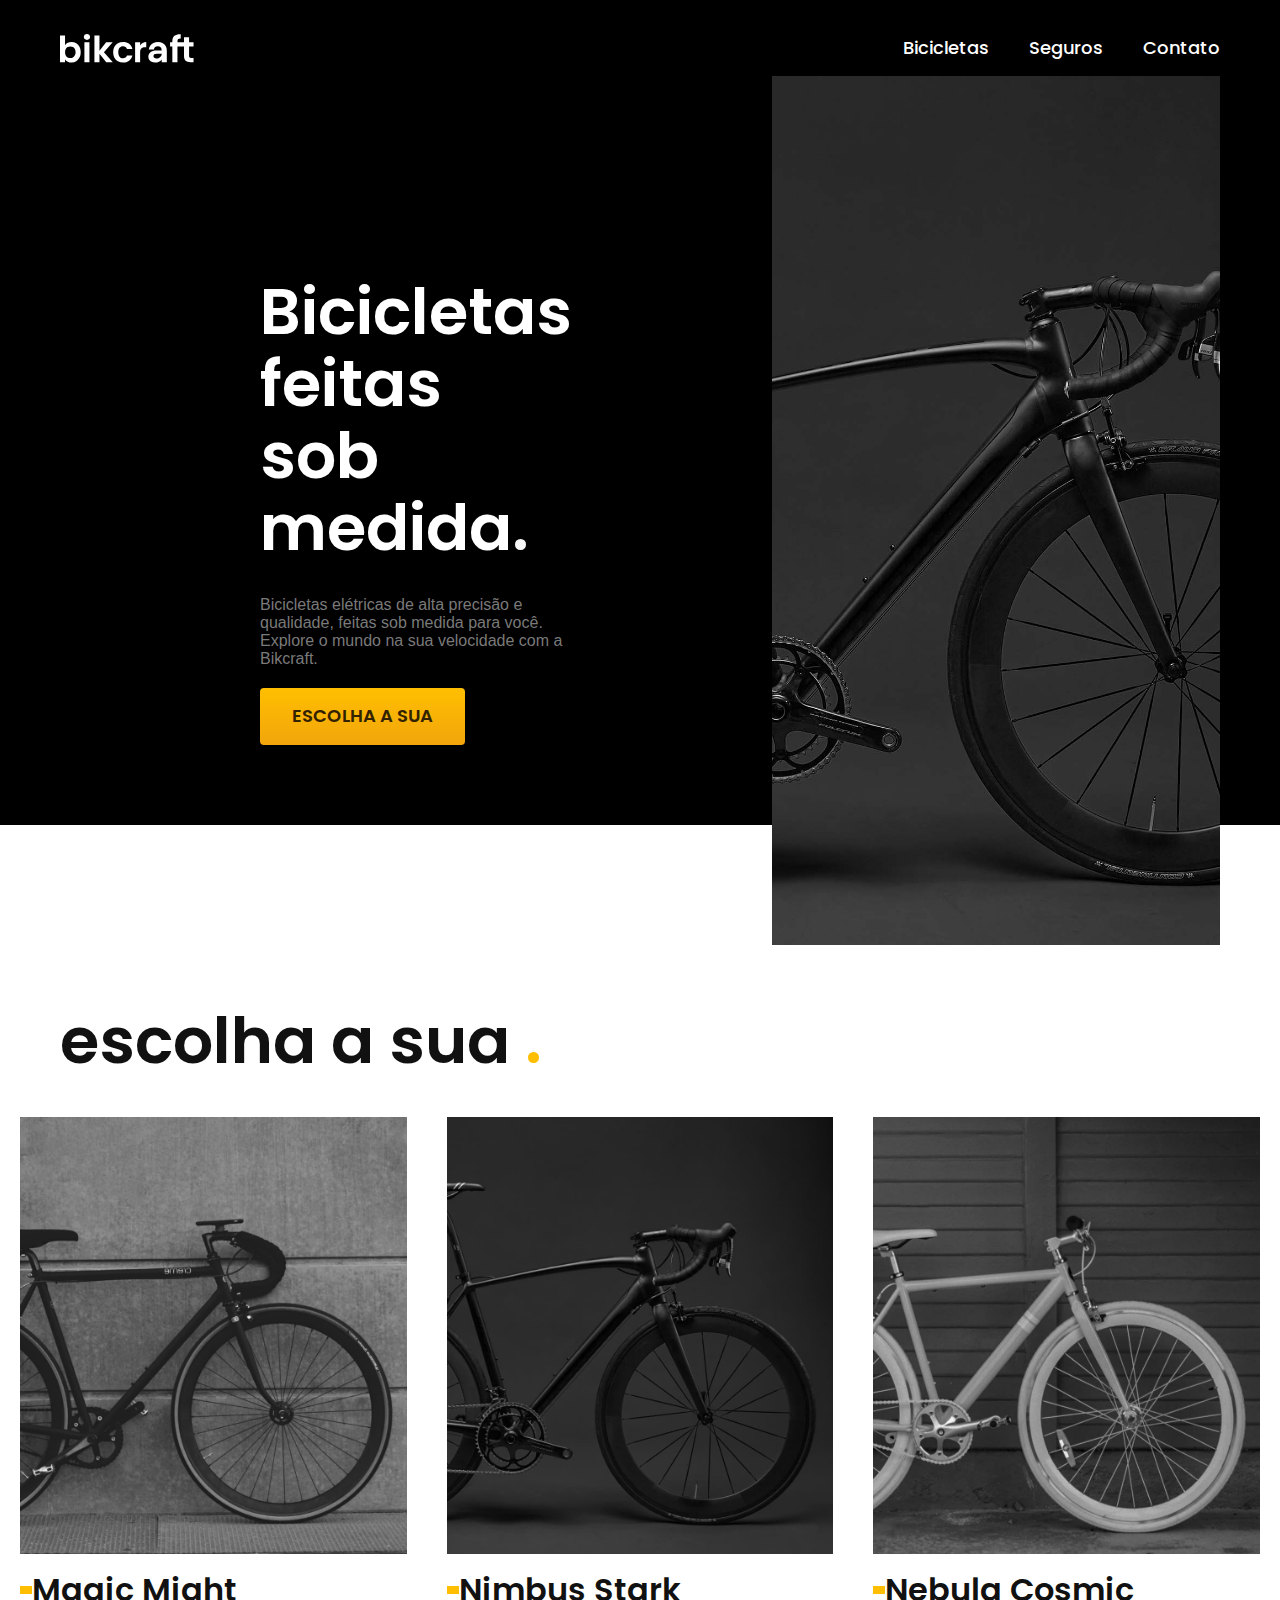
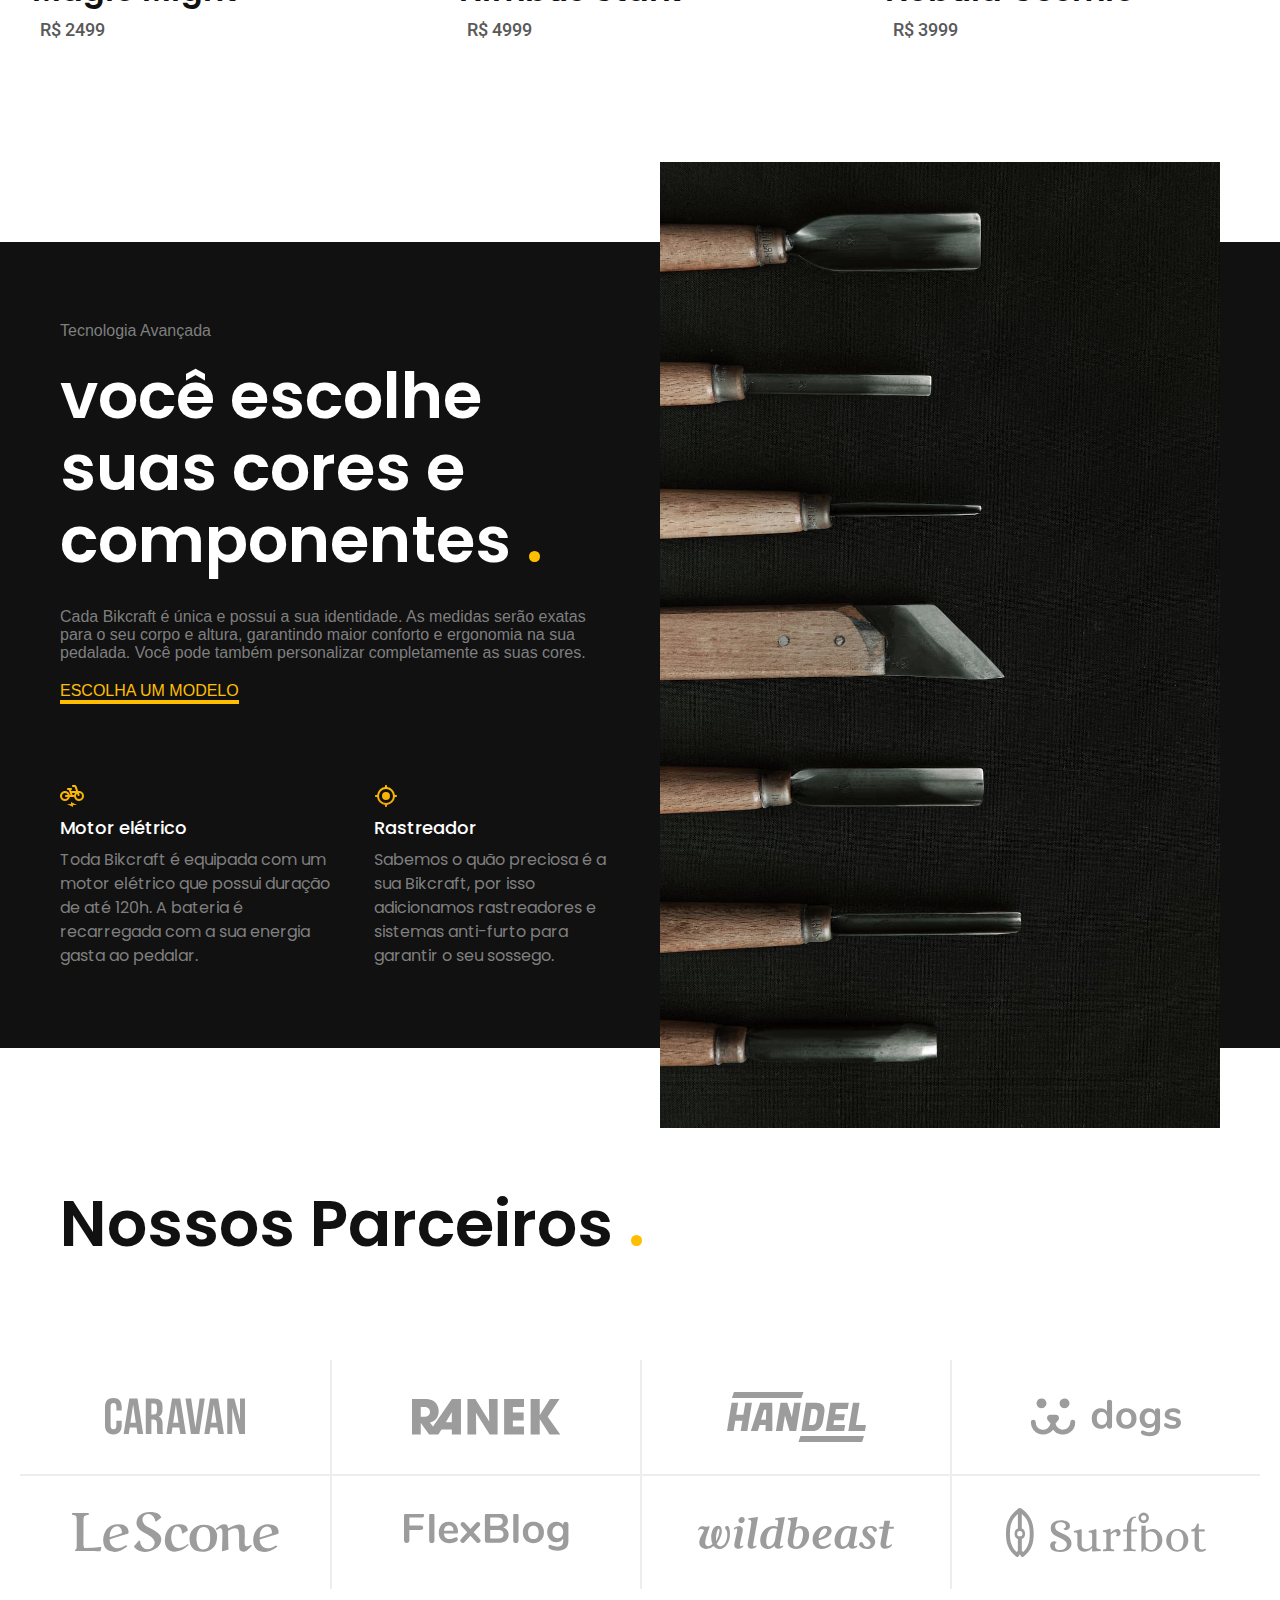
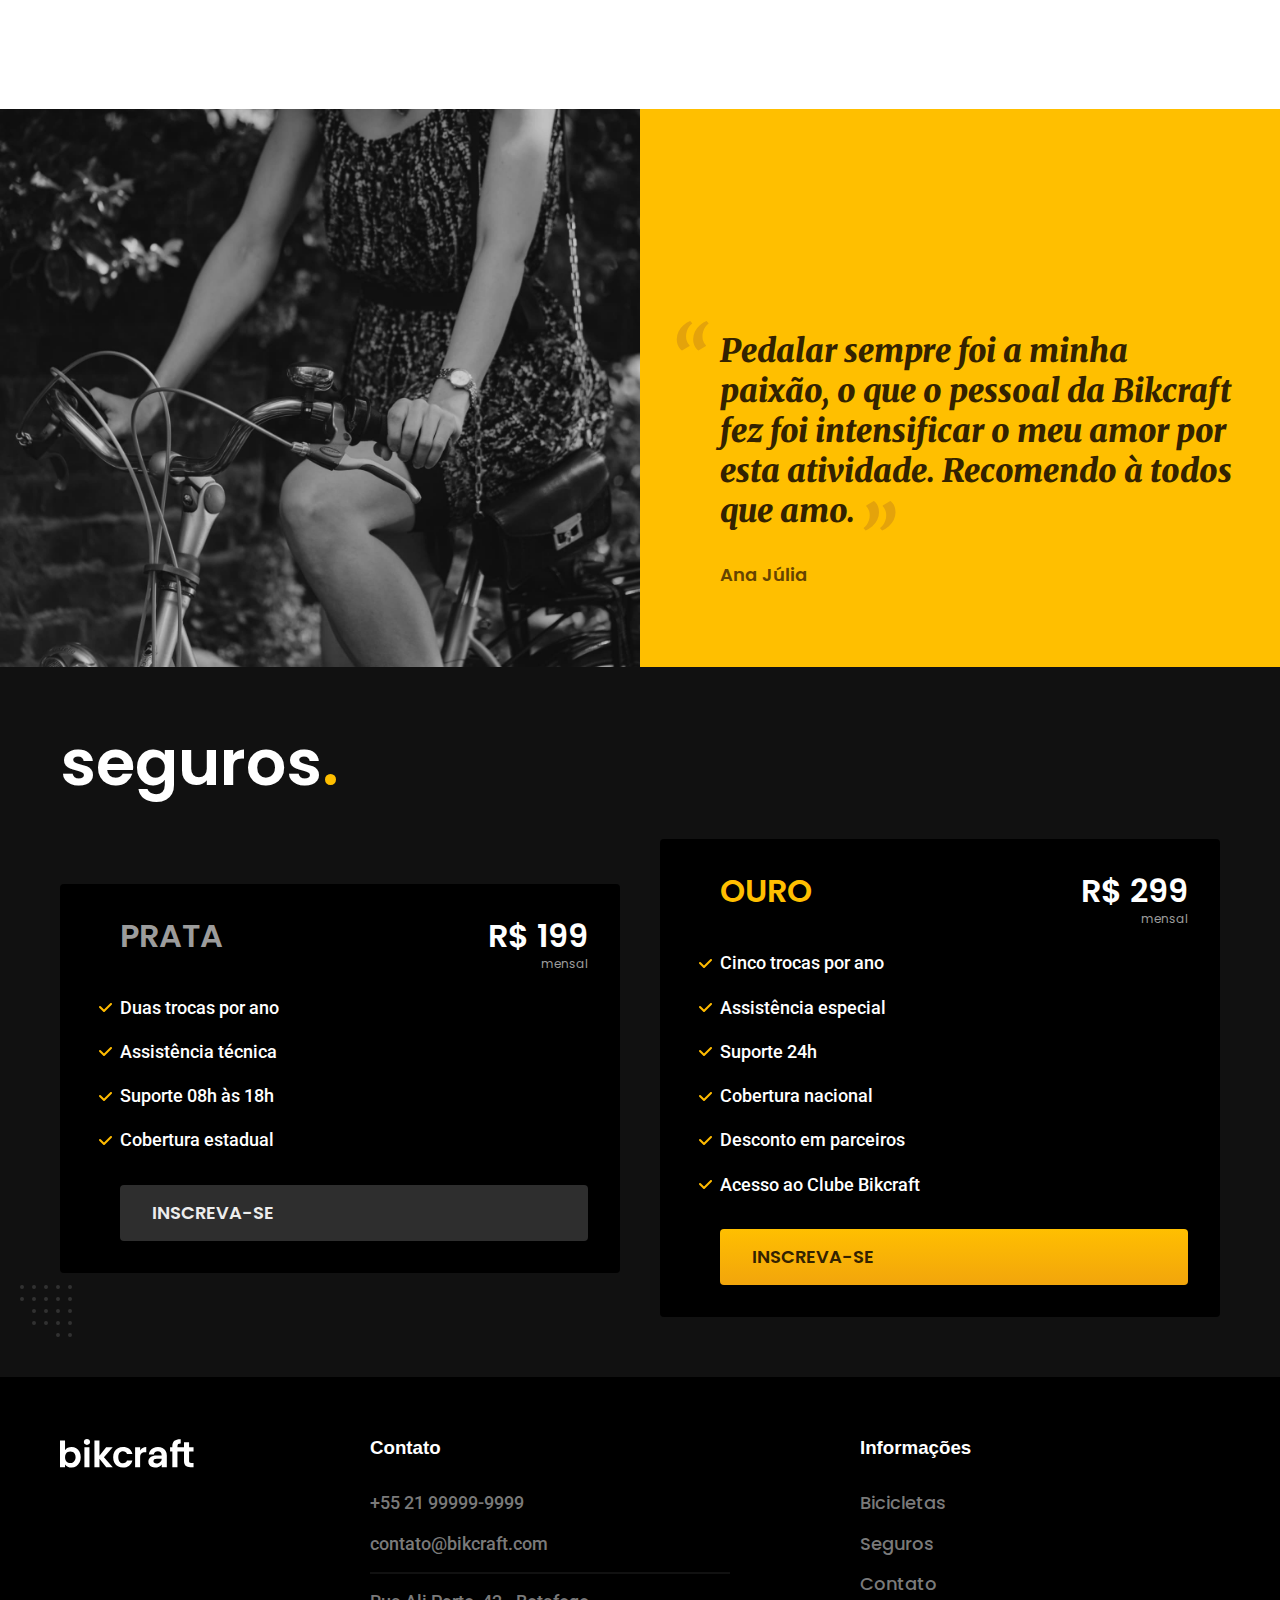
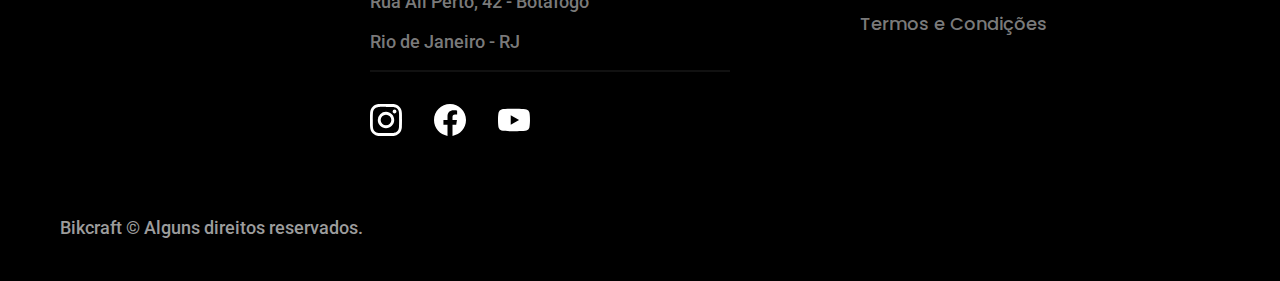
==== commit 3ff98ce2: "falta pouco" ====
--- a/index.html
+++ b/index.html
@@ -7,18 +7,23 @@
       content="Bicicletas elétricas de alta precisão e qualidade,  feitas sob medida para o cliente. Explore o mundo na sua velocidade com a Bikcraft."
     />
     <meta name="viewport" content="width=device-width, initial-scale=1.0" />
-    <link rel="stylesheet" href="style.css" />
+    <link rel="stylesheet" href="./css/style.css" />
     <link rel="preconnect" href="https://fonts.googleapis.com" />
     <link rel="preconnect" href="https://fonts.gstatic.com" crossorigin />
     <link
       href="https://fonts.googleapis.com/css2?family=Poppins:wght@400;600&family=Roboto:wght@400;500&display=swap"
       rel="stylesheet"
     />
+    <link rel="preconnect" href="https://fonts.googleapis.com">
+    <link rel="preconnect" href="https://fonts.gstatic.com" crossorigin>
+    <link href="https://fonts.googleapis.com/css2?family=Merriweather:ital,wght@1,900&display=swap" rel="stylesheet">
     <title>Bikcraft - Bicicletas Elétricas</title>
   </head>
   <body>
+
+        <!---- tecnologia ------>
     <header class="header-bg">
-      <div class="header">
+      <div class="header container">
         <a href="index.html"><img src="./img/bikcraft.svg" alt="bikcraft" /></a>
 
         <nav aria-label="primaria">
@@ -31,10 +36,14 @@
       </div>
     </header>
 
+        <!---- introdução ------>
+
     <main class="introducao-bg">
-      <div class="introducao">
+      <div class="introducao container">
         <div class="introducao-conteudo">
-          <h1 class="font-1-xxl cor-0">Bicicletas feitas sob medida<span>.</span></h1>
+          <h1 class="font-1-xxl cor-0">
+            Bicicletas feitas sob medida<span>.</span>
+          </h1>
           <p class="font-2-l cor-5">
             Bicicletas elétricas de alta precisão e qualidade, feitas sob medida
             para você. Explore o mundo na sua velocidade com a Bikcraft.
@@ -42,19 +51,25 @@
           <a class="botao" href="./bicicletas.html">Escolha a sua</a>
         </div>
         <div>
-          <img src="./img/fotos/introducao.jpg" alt="Bicicleta elétrica preta" />
+          <img
+            src="./img/fotos/introducao.jpg"
+            alt="Bicicleta elétrica preta"
+          />
         </div>
       </div>
     </main>
 
+        <!---- bicletas ------>
+
     <article class="bicicletas-lista">
-      <h2 class="font-1-xxl">escolha a sua <span class="cor-p1">.</span></h2>
-
+      <h2 class="font-1-xxl container">
+        escolha a sua <span class="cor-p1">.</span>
+      </h2>
 
       <ul>
         <li>
           <a href="./bicicletas.html">
-            <img src="./img/bicicletas/magic-home.jpg" alt="Bicicleta preta">
+            <img src="./img/bicicletas/magic-home.jpg" alt="Bicicleta preta" />
             <h3 class="font-1-xl">Magic Might</h3>
             <span class="font-2-m cor-8">R$ 2499</span>
           </a>
@@ -62,7 +77,7 @@
 
         <li>
           <a href="bicicletas.html">
-            <img src="./img/bicicletas/nimbus-home.jpg" alt="Bicicleta preta">
+            <img src="./img/bicicletas/nimbus-home.jpg" alt="Bicicleta preta" />
             <h3 class="font-1-xl">Nimbus Stark</h3>
             <span class="font-2-m cor-8">R$ 4999</span>
           </a>
@@ -70,7 +85,7 @@
 
         <li>
           <a href="bicicletas.html">
-            <img src="./img/bicicletas/nebula-home.jpg" alt="Bicicleta preta">
+            <img src="./img/bicicletas/nebula-home.jpg" alt="Bicicleta preta" />
             <h3 class="font-1-xl">Nebula Cosmic</h3>
             <span class="font-2-m cor-8">R$ 3999</span>
           </a>
@@ -78,7 +93,168 @@
       </ul>
     </article>
 
-   
+    <!---- tecnologia ------>
+
+    <article class="tecnologia-bg">
+      <div class="tecnologia container">
+        <div class="tecnologia-conteudo">
+          <span class="font-2-l-b cor-5">Tecnologia Avançada</span>
+          <h2 class="font-1-xxl cor-0">
+            você escolhe suas cores e componentes <span class="cor-p1">.</span>
+          </h2>
+          <p class="font-2-l cor-5">
+            Cada Bikcraft é única e possui a sua identidade. As medidas serão
+            exatas para o seu corpo e altura, garantindo maior conforto e
+            ergonomia na sua pedalada. Você pode também personalizar
+            completamente as suas cores.
+          </p>
+
+          <a class="link" href="./bicicletas.html">Escolha um modelo</a>
+          <div class="tecnologia-vantagem">
+            <div>
+              <img src="./img/icones/eletrica.svg" alt="" />
+              <h3 class="font-1-m cor-0">Motor elétrico</h3>
+              <p class="font-2-s cor-5">
+                Toda Bikcraft é equipada com um motor elétrico que possui
+                duração de até 120h. A bateria é recarregada com a sua energia
+                gasta ao pedalar.
+              </p>
+            </div>
+
+            <div>
+              <img
+                src="./img/icones/rastreador.svg"
+                alt=""
+                width="24"
+                height="24"
+              />
+              <h3 class="font-1-m cor-0">Rastreador</h3>
+              <p class="font-2-s cor-5">
+                Sabemos o quão preciosa é a sua Bikcraft, por isso adicionamos
+                rastreadores e sistemas anti-furto para garantir o seu sossego.
+              </p>
+            </div>
+          </div>
+        </div>
+
+        <div class="tecnologia-imagem">
+          <img src="/img/fotos/tecnologia.jpg" alt="" />
+        </div>
+      </div>
+    </article>
+
+       <!---- Parceiros ------>
+
+    <section class="parceiros" aria-label="Nossos Parceiros">
+      <div>
+        <h2 class="font-1-xxl container">
+          Nossos Parceiros <span class="cor-p1">.</span>
+      </div>
+
+    
+      <ul>
+        <li><img src="./img/parceiros/caravan.svg" alt="caravan"></li>
+        <li><img src="./img/parceiros/ranek.svg" alt="ranek"></li>
+        <li><img src="./img/parceiros/handel.svg" alt="handel"></li>
+        <li><img src="./img/parceiros/dogs.svg" alt="dogs"></li>
+        <li><img src="./img/parceiros/lescone.svg" alt="lescone"></li>
+        <li><img src="./img/parceiros/flexblog.svg" alt="flexblog"></li>
+        <li><img src="./img/parceiros/wildbeast.svg" alt="wildbeast"></li>
+        <li><img src="./img/parceiros/surfbot.svg" alt="surfbot"></li>
+      </ul>
+    </section>
+
+    <!---Depoimento-->
+
+    <section class="depoimento" aria-label="depoimento">
+      <div> 
+        <img src="/img/fotos/depoimento.jpg" alt="pessoa_pedalando">
+      </div>
+
+      <div class="depoimento-conteudo ">
+        <blockquote class="font-1-xl cor-p5">
+          <p>Pedalar sempre foi a minha paixão, o que o pessoal da Bikcraft fez foi intensificar o meu amor por esta atividade. Recomendo à todos que amo.</p>
+        </blockquote>
+        <span class="font-1-m-b cor-p4">Ana Júlia</span>
+      </div>
+    </section>
+
+    <!--- Seguros -->
+    <article class="seguros-bg">
+      <div class="seguros container">
+        <h2 class="font-1-xxl cor-0">seguros<span class="cor-p1">.</span></h2>
+        <div class="seguros-item">
+          <h3 class="font-1-xl cor-6">PRATA</h3>
+          <span class="font-1-xl cor-0">R$ 199 <span class="font-1-xs cor-6">mensal</span></span>
+          <ul class="font-2-m cor-0">
+            <li>Duas trocas por ano</li>
+            <li>Assistência técnica</li>
+            <li>Suporte 08h às 18h</li>
+            <li>Cobertura estadual</li>
+          </ul>
+          <a class="botao secundario" href="./orcamento.html?tipo=seguro&produto=prata">Inscreva-se</a>
+        </div>
+        <div class="seguros-item">
+          <h3 class="font-1-xl cor-p1">OURO</h3>
+          <span class="font-1-xl cor-0">R$ 299 <span class="font-1-xs cor-6">mensal</span></span>
+          <ul class="font-2-m cor-0">
+            <li>Cinco trocas por ano</li>
+            <li>Assistência especial</li>
+            <li>Suporte 24h</li>
+            <li>Cobertura nacional</li>
+            <li>Desconto em parceiros</li>
+            <li>Acesso ao Clube Bikcraft</li>
+          </ul>
+          <a class="botao" href="./orcamento.html?tipo=seguro&produto=ouro">Inscreva-se</a>
+        </div>
+      </div>
+    </article>
+
+    <!--footer-->
+
+    <footer class="footer-bg">
+      <div class="footer container">
+        <img src="/img/bikcraft.svg" alt="bikcraft">
+        <div class="footer-contato">
+          <h3 class="font-2-l-b cor-0">Contato</h3>
+          <ul class="font-2-m cor-5">
+            <li><a href="tel:+55219999999"> +55 21 99999-9999</a></li>
+            <li><a href="mailto:contato@bikcraft.com">contato@bikcraft.com</a></li>
+            <li>Rua Ali Perto, 42 - Botafogo</li>
+            <li>Rio de Janeiro - RJ</li>
+          </ul>
+
+          <div class="footer-rede">
+            <a href="#">
+              <img src="./img/redes/instagram.svg" alt="">
+            </a>
+            <a href="#">
+              <img src="./img/redes/facebook.svg" alt="">
+            </a>
+            <a href="#">
+              <img src="./img/redes/youtube.svg" alt="">
+            </a>
+
+
+
+          </div>
+        </div>
+
+        <div class="footer-informacoes">
+          <h3 class="font-2-l-b cor-0">Informações</h3>
+          <nav>
+            <ul class="font-1-m cor-5">
+              <li><a href="./bicicletas.html">Bicicletas</a></li>
+              <li><a href="./seguros.html">Seguros</a></li>
+              <li><a href="./contato.html">Contato</a></li>
+              <li><a href="./termos.html">Termos e Condições</a></li>
+            </ul>
+          </nav>
+        </div>
+        <p class="font-2-m cor-6 footer-copy">Bikcraft © Alguns direitos reservados.</p>
+
+      </div>
+    </footer>
 
     <script src="./js/script.js"></script>
   </body>
--- a/css/style.css
+++ b/css/style.css
@@ -0,0 +1,22 @@
+/* global */
+@import './global/global.css';
+@import './global/footer.css';
+/* header */
+@import './global/header.css';
+
+/*introducao*/
+@import './home/introducao.css';
+@import './home/tecnologia.css';
+@import './home/parceiros.css';
+@import './home/depoimento.css';
+/* componentes */
+@import './utilidades/componetes.css';
+@import './utilidades/tipografia.css';
+@import './utilidades/cores.css';
+@import './bicicletas/bicicletas-lista.css';
+@import './seguros/seguros.css';
+@import './bicicletas/bicicletas.css';
+
+/*Termos*/
+
+@import './termos/termos.css';